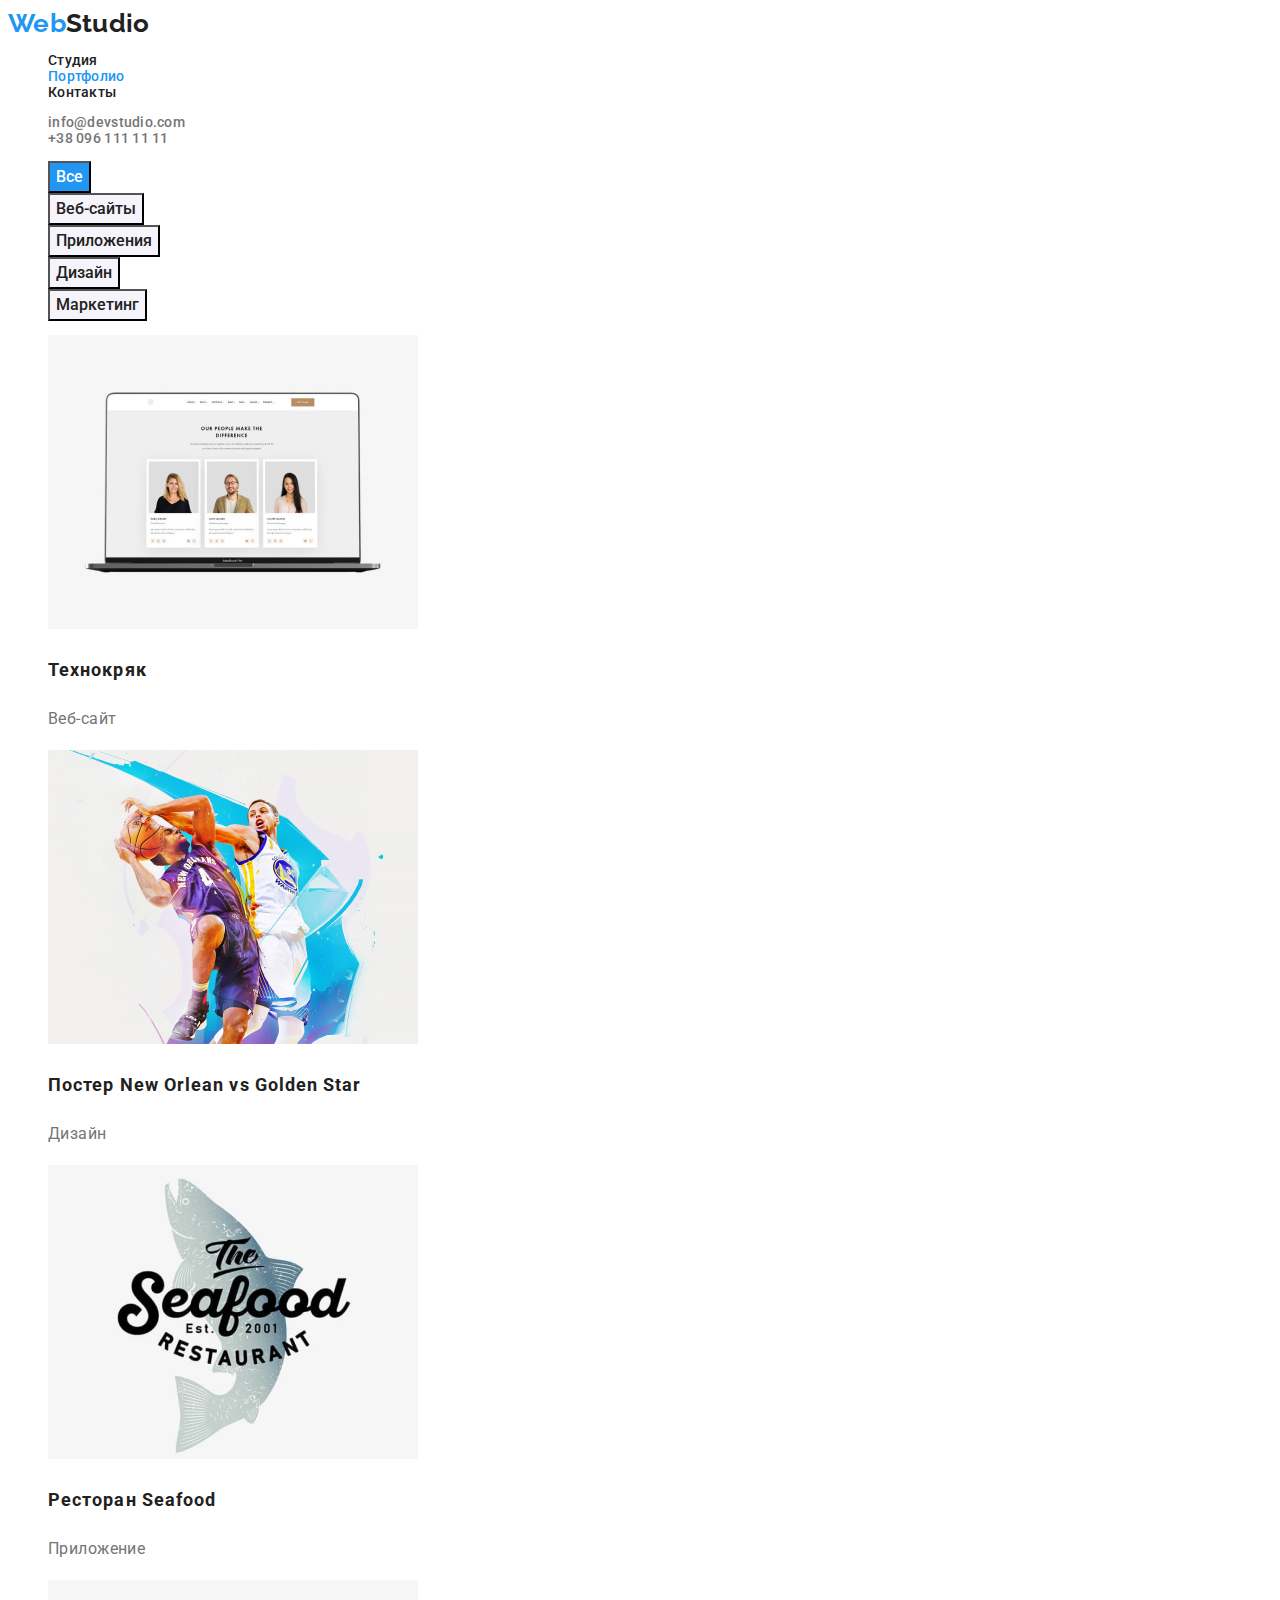
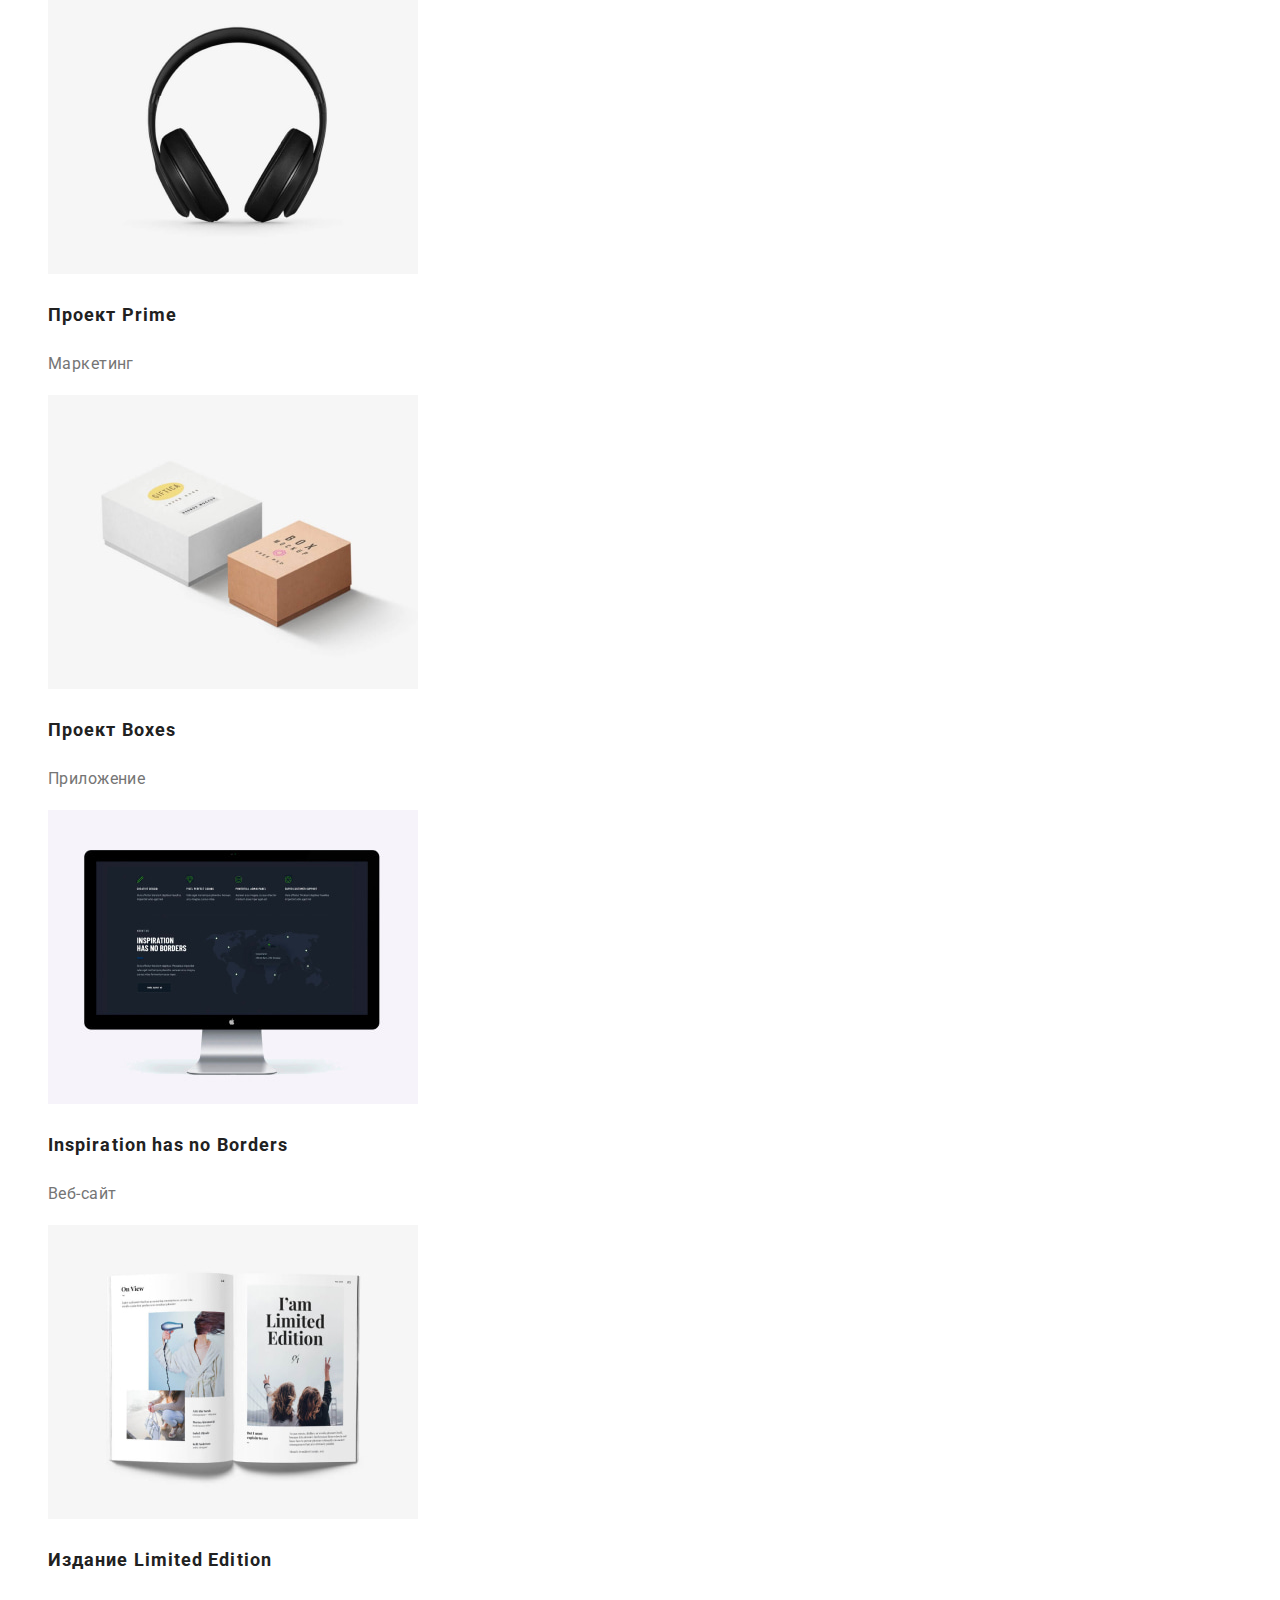
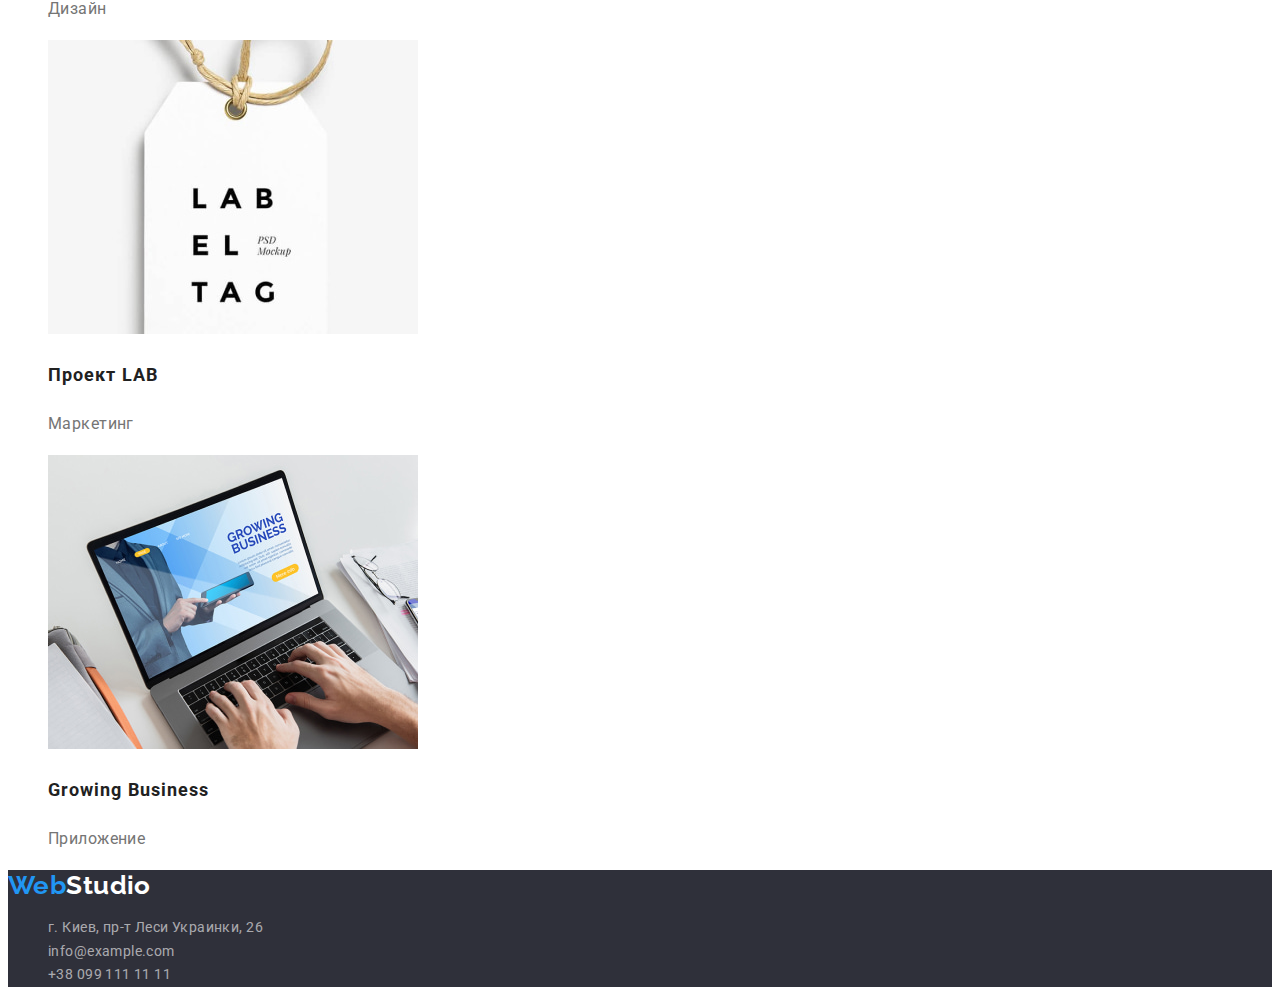
==== portfolio.html @ 05a2e97f "Initial commit" ====
<!DOCTYPE html>
<html lang="ru">
  <head>
    <meta charset="UTF-8" />
    <meta http-equiv="X-UA-Compatible" content="IE=edge" />
    <meta name="viewport" content="width=device-width, initial-scale=1.0" />
    <!-- <link rel="preconnect" href="https://fonts.googleapis.com" />
    <link rel="preconnect" href="https://fonts.gstatic.com" crossorigin /> -->
    <link
      href="https://fonts.googleapis.com/css2?family=Raleway:wght@700&family=Roboto:wght@400;500;700;900&display=swap"
      rel="stylesheet"
    />
    <link rel="stylesheet" href="./css/style.css" />
    <title>Document</title>
  </head>
  <body>
    <header class="header">
      <nav>
        <a class="logo" href="./index.html">Web<span class="logo-black">Studio</span></a>
        <ul class="site-nav list">
          <li><a class="link" href="./index.html">Студия</a></li>
          <li><a class="link active" href="./portfolio.html">Портфолио</a></li>
          <li><a class="link" href="#">Контакты</a></li>
        </ul>
      </nav>
      <ul class="site-contact list">
        <li>
          <a class="link" href="mailto:info@devstudio.com">info@devstudio.com</a>
        </li>
        <li>
          <a class="link" href="tel:+380961111111">+38 096 111 11 11</a>
        </li>
      </ul>
    </header>
    <main>
      <section class="site-allwork">
        <!-- Невыдимый заголовок этой секции -->
        <h1 hidden class="title">Все нааши работы</h1>
        <ul class="list">
          <li><button class="filter-button-prm" type="button">Все</button></li>
          <li>
            <button class="filter-button-sec" type="button">Веб-сайты</button>
          </li>
          <li>
            <button class="filter-button-sec" type="button">Приложения</button>
          </li>
          <li><button class="filter-button-sec" type="button">Дизайн</button></li>
          <li>
            <button class="filter-button-sec" type="button">Маркетинг</button>
          </li>
        </ul>
        <ul class="list">
          <li>
            <a class="link" href="#">
              <img src="./images/portfolio/portf_1.jpg" width="370" alt="Технокряк" />
              <h2 class="site-project-title">Технокряк</h2>
              <p class="site-project-text">Веб-сайт</p>
            </a>
          </li>
          <li>
            <a class="link" href="#">
              <img
                src="./images/portfolio/portf_2.jpg"
                width="370"
                alt="Постер New Orlean vs Golden Star"
              />
              <h2 class="site-project-title">Постер New Orlean vs Golden Star</h2>
              <p class="site-project-text">Дизайн</p>
            </a>
          </li>
          <li>
            <a class="link" href="#">
              <img src="./images/portfolio/portf_3.jpg" width="370" alt="Ресторан Seafood" />
              <h2 class="site-project-title">Ресторан Seafood</h2>
              <p class="site-project-text">Приложение</p>
            </a>
          </li>
          <li>
            <a class="link" href="#">
              <img src="./images/portfolio/portf_4.jpg" width="370" alt="Проект Prime" />
              <h2 class="site-project-title">Проект Prime</h2>
              <p class="site-project-text">Маркетинг</p>
            </a>
          </li>
          <li>
            <a class="link" href="#">
              <img src="./images/portfolio/portf_5.jpg" width="370" alt="Проект Boxes" />
              <h2 class="site-project-title">Проект Boxes</h2>
              <p class="site-project-text">Приложение</p>
            </a>
          </li>
          <li>
            <a class="link" href="#">
              <img
                src="./images/portfolio/portf_6.jpg"
                width="370"
                alt="Inspiration has no Borders"
              />
              <h2 class="site-project-title">Inspiration has no Borders</h2>
              <p class="site-project-text">Веб-сайт</p>
            </a>
          </li>
          <li>
            <a class="link" href="#">
              <img src="./images/portfolio/portf_7.jpg" width="370" alt="Издание Limited Edition" />
              <h2 class="site-project-title">Издание Limited Edition</h2>
              <p class="site-project-text">Дизайн</p>
            </a>
          </li>
          <li>
            <a class="link" href="#">
              <img src="./images/portfolio/portf_8.jpg" width="370" alt="Проект LAB" />
              <h2 class="site-project-title">Проект LAB</h2>
              <p class="site-project-text">Маркетинг</p>
            </a>
          </li>
          <li>
            <a class="link" href="#">
              <img src="./images/portfolio/portf_9.jpg" width="370" alt="Growing Business" />
              <h2 class="site-project-title">Growing Business</h2>
              <p class="site-project-text">Приложение</p>
            </a>
          </li>
        </ul>
      </section>
    </main>
    <footer class="site-footer">
      <a class="logo" href="#">Web<span class="logo-white">Studio</span></a>
      <address class="footer-contact">
        <ul class="list">
          <li>
            <a
              class="footer-contact-link link"
              href="https://goo.gl/maps/ytw7tUdtrMJyWJkt6"
              target="_blank"
              rel="noreferrer noopener"
              >г. Киев, пр-т Леси Украинки, 26</a
            >
          </li>
          <li>
            <a class="footer-contact-link link" href="mailto:info@example.com">info@example.com</a>
          </li>
          <li>
            <a class="footer-contact-link link" href="tel:+380991111111">+38 099 111 11 11</a>
          </li>
        </ul>
      </address>
    </footer>
  </body>
</html>
---- css/style.css ----
/* 
bg-color-primary #2196F3 - голубой цвет фона
bg-color-secondary #F5F4FA  - серый цвет фона
text-color-primary #757575  - основной цвет фона
text-color-secondary #212121 - название кнопок и заголовков
text-color-activ #2196F3 - активный текст
 */

/* Стили ко всему документу */
:root {
  --bg-all-documents: #ffffff;
  --bg-color-primary: #2196f3;
  --bg-color-secondary: #f5f4fa;
  --text-color-btn-primary: #ffffff;
  --text-color-btn-secondary: #212121;
  --text-color-primary: #757575;
  --text-color-secondary: #212121;
  --text-color-active: #2196f3;
  --black-color: #212121;
  --white-color: #ffffff;
  
}

/* Загальні стилі для всього документа */
body{
  color: var(--text-color-primary);
  font-family: "Roboto", sans-serif;
  letter-spacing: 0.03em;
  font-size: 14px;
  line-height: 1.71;
}
.list{
  list-style-type: none;
}
.link{
  text-decoration: none;
  color: currentColor;
}
.section-title{
  color: var(--text-color-secondary);
  font-weight: 700;
  font-size: 36px;
  line-height: 1.17;
  text-align: center;
}

.section-subtitle{
  font-size: 14px;
  color: var(--text-color-secondary);
  font-weight: 700;
  line-height: 1.14;
  text-transform: uppercase;
}

/* END Загальні стилі для всього документа */

/* Стилі для логотипа */
.logo{
  color: var(--text-color-active);
  text-decoration: none;
  font-family: "Raleway", sans-serif;
  font-weight: 700;
  font-size: 26px;
  line-height: 1.19;
}
.logo-black{
  color: var(--black-color);
}
/* END Стилі для логотипа*/



/* Стилі nav */
.header{
  font-weight: 500;
  line-height: 1.14;
  letter-spacing: 0.02em;
}

.site-nav .link{
  color: var(--text-color-secondary);
}

.site-nav .link:hover,
.site-nav .link:focus {
  color: var(--text-color-active);
}
.site-nav .link.active {
  color: var(--text-color-active);
}
.site-contact .link:hover,
.site-contact .link:focus {
  color: var(--text-color-active);
}
/* END Стилі nav  */

/* Section baner */
.banner{
  background-color: #2f303a;
}
.banner .title {
  color: #ffffff;
  font-weight: 900;
  font-size: 44px;
  line-height: 1.36;
  text-align: center;
  letter-spacing: 0.06em;
  text-transform: uppercase;
}

.banner .btn {
  font-weight: 700;
  font-size: 16px;
  line-height: 1.88;
  text-align: center;
  font-family: inherit;
  cursor: pointer;
  letter-spacing: 0.06em;
  background-color: var(--bg-color-primary);
  color: var(--text-color-btn-primary);
}
/* END section baner */

/* Section our comand */
.site-command {
  text-align: center;
}
.site-command .comand-name{
  color: var(--text-color-btn-secondary);
  font-weight: 500;
  line-height: 1.18;
  font-size: 16px;
}

.site-command .text{
  font-size: 16px;
  line-height: 1.19;
}


/* =====================PORTFOLIO====================== */
/* Button */
.filter-button-prm {
  font-weight: 500;
  font-size: 16px;
  line-height: 1.63;
  text-align: center;
  font-family: inherit;
  cursor: pointer;
  background-color: var(--bg-color-primary);
  color: var(--text-color-btn-primary);
}

.filter-button-sec{
  font-weight: 500;
  font-size: 16px;
  line-height: 1.63;
  text-align: center;
  font-family: inherit;
  cursor: pointer;
  background-color: var(--bg-color-secondary);
  color: var(--text-color-btn-secondary);
}

.filter-button-sec:hover,
.filter-button-sec:focus {
  background-color: var(--bg-color-primary);
  color: var(--text-color-btn-primary);
}

/* Section project on PORTFOLIO */

.site-project-title {
  color: var(--text-color-secondary);
  font-weight: 700;
  font-size: 18px;
  line-height: 2;
  letter-spacing: 0.06em;
}

.site-project-text {
  font-size: 16px;
  line-height: 1.88;
}

/* footer */
.site-footer {
  background-color: #2f303a;
}

.logo-white {
  color: var(--white-color);
}

.footer-contact{
  font-style: inherit;
}

.footer-contact-link {
  color: rgb(255, 255, 255, 0.6);
  font-style: normal;
}

.footer-contact-link:hover, .footer-contact-link:focus{
  color: #ffffff;
}
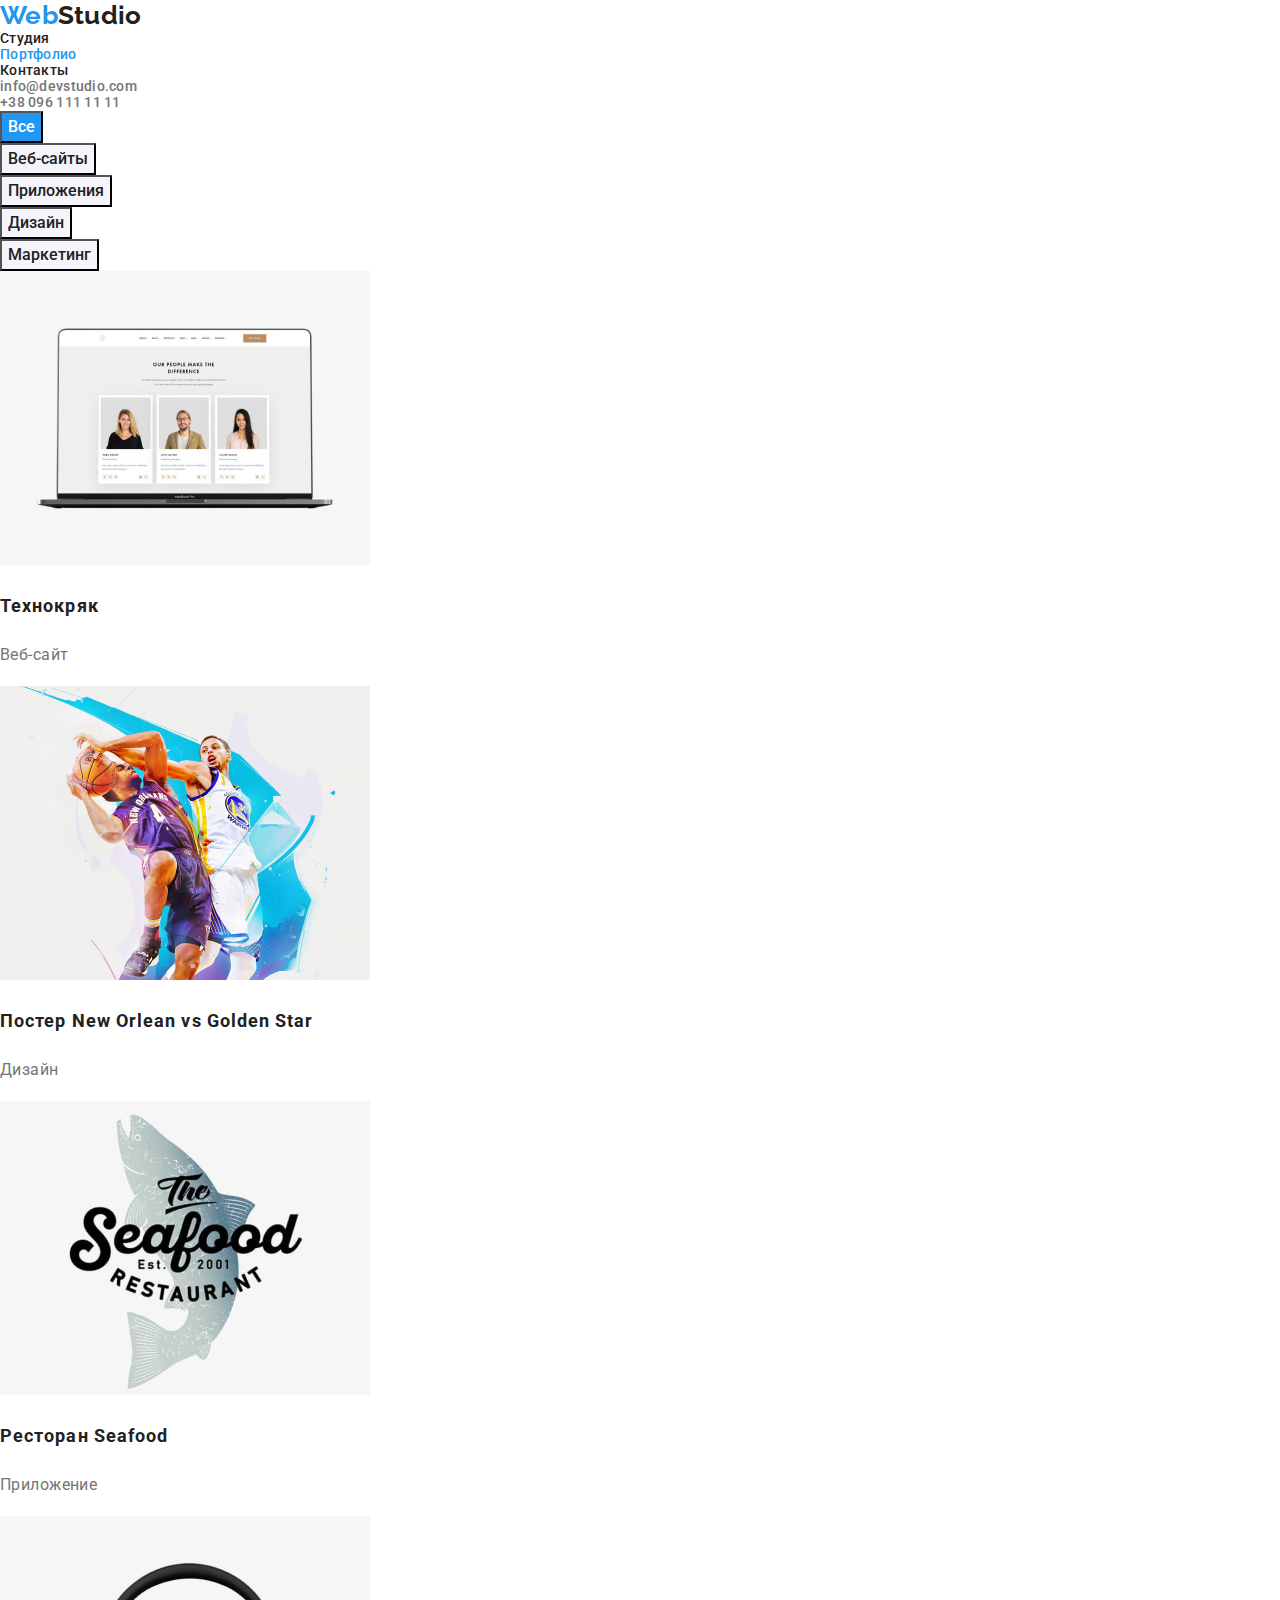
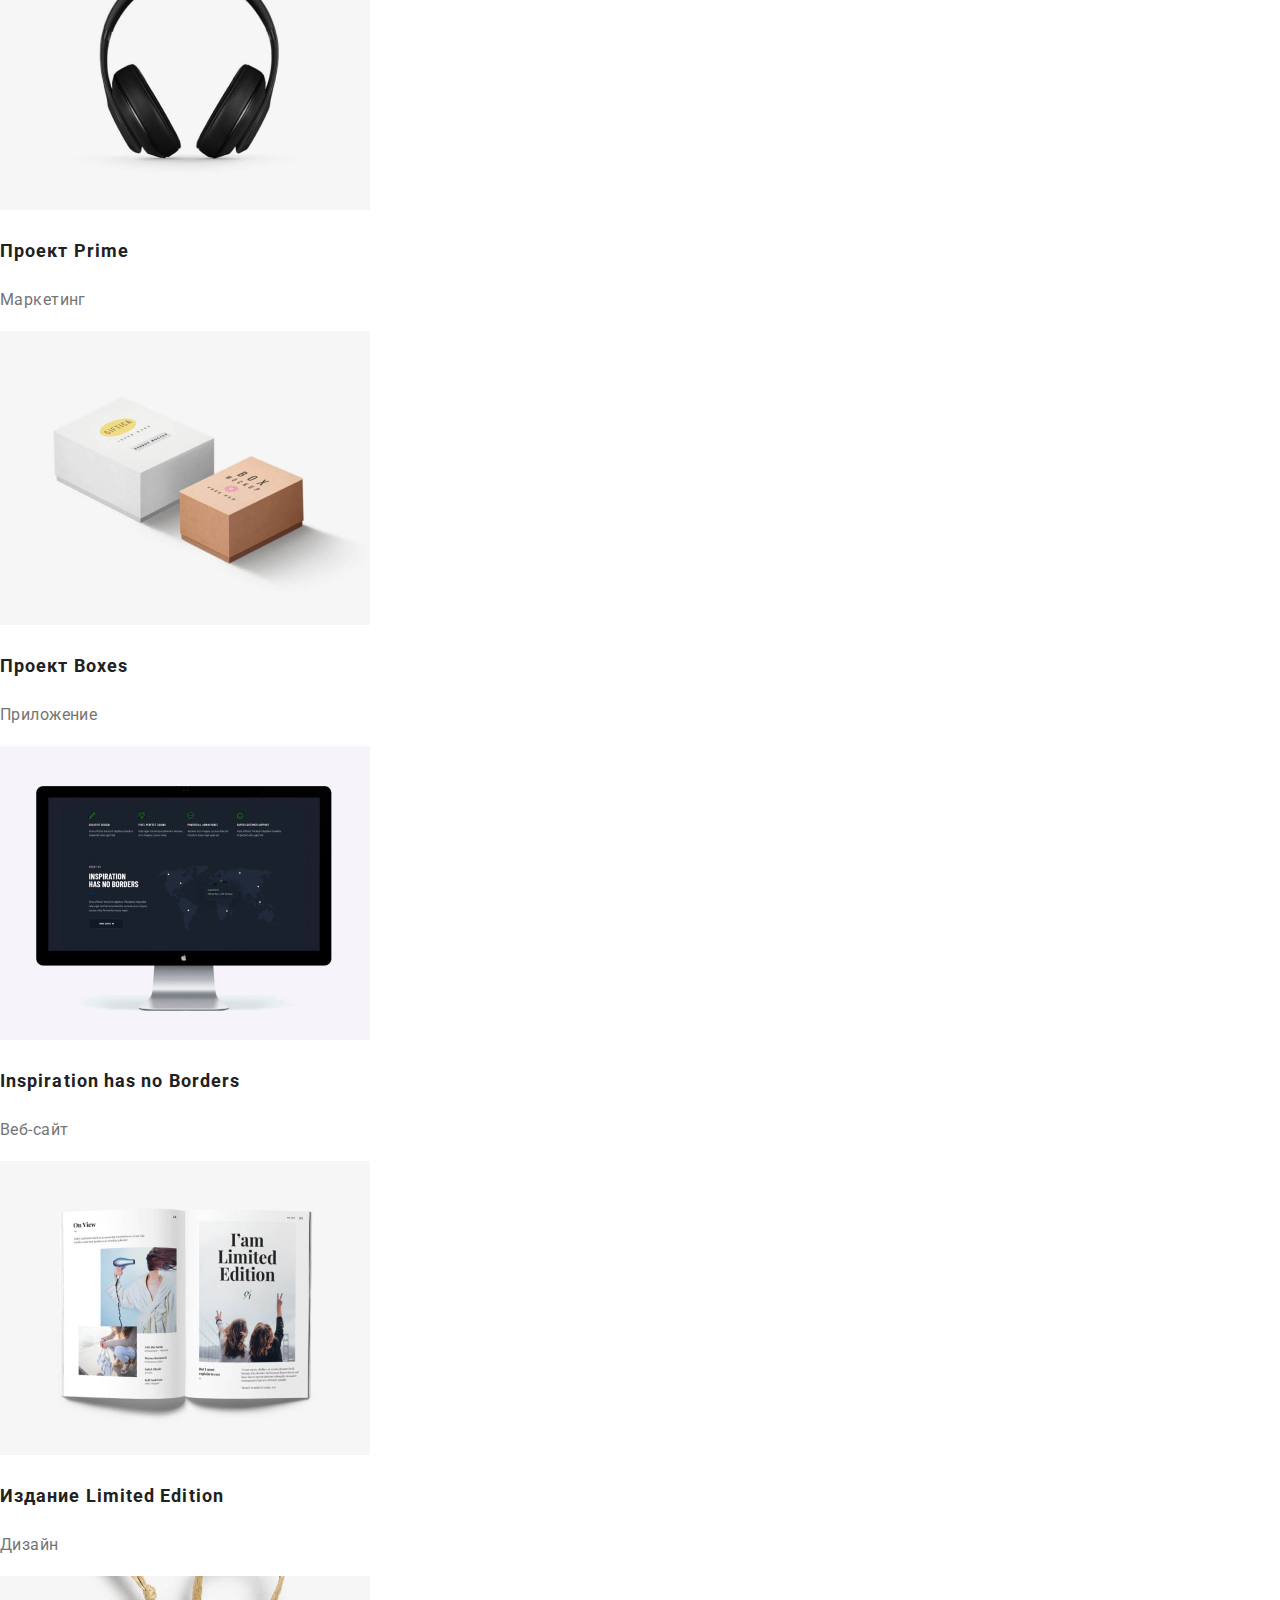
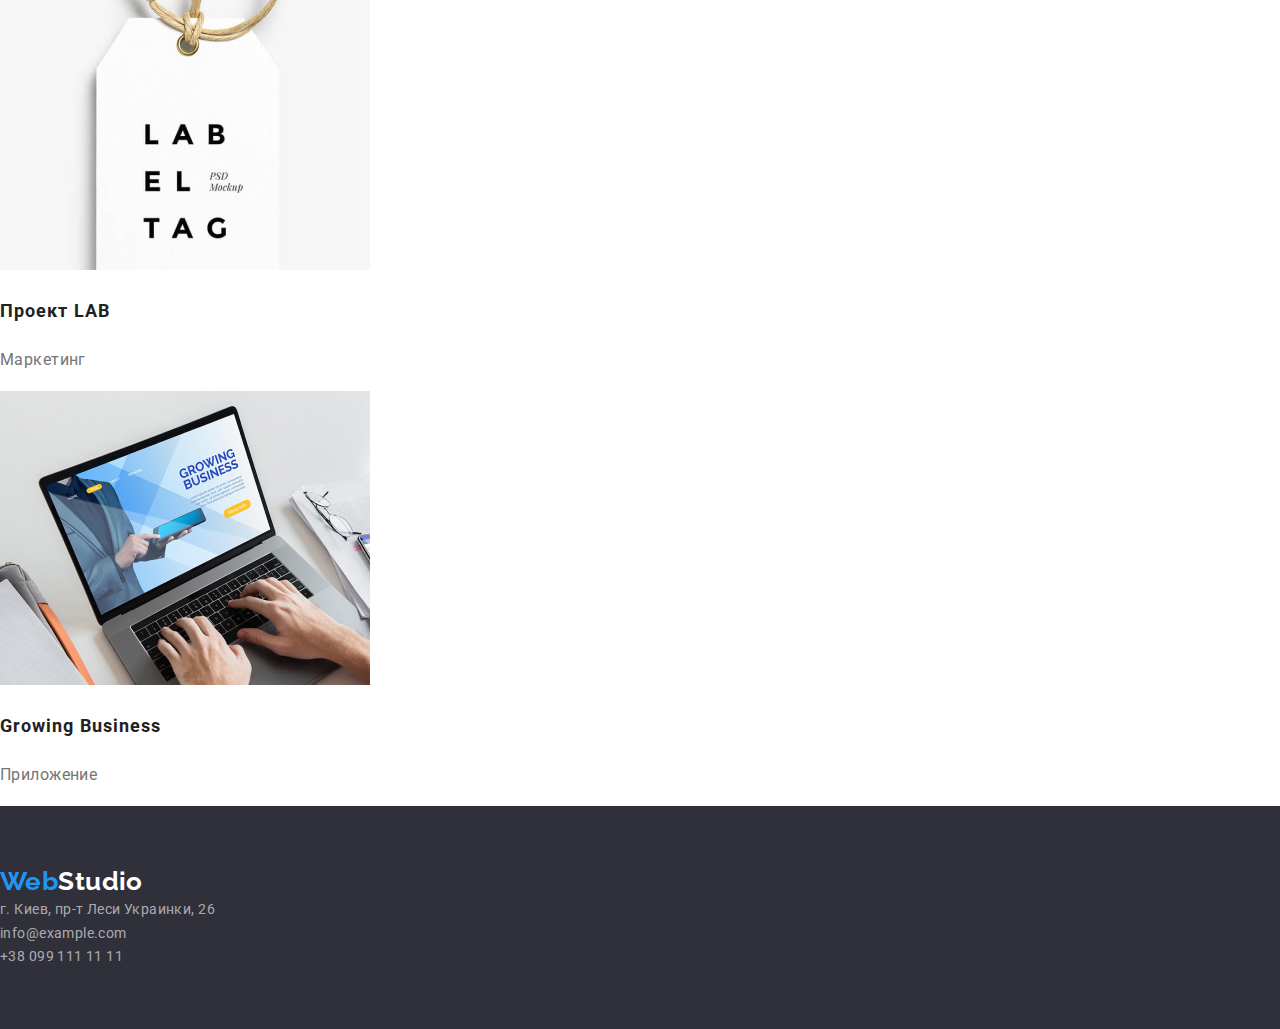
==== commit 1e4e3ebb: "work_04_july" ====
--- a/portfolio.html
+++ b/portfolio.html
@@ -10,7 +10,11 @@
       href="https://fonts.googleapis.com/css2?family=Raleway:wght@700&family=Roboto:wght@400;500;700;900&display=swap"
       rel="stylesheet"
     />
-    <link rel="stylesheet" href="./css/style.css" />
+    <link
+      rel="stylesheet"
+      href="https://cdnjs.cloudflare.com/ajax/libs/modern-normalize/1.1.0/modern-normalize.min.css"
+    />
+    <link rel="stylesheet" href="./css/styles.css" />
     <title>Document</title>
   </head>
   <body>
--- a/css/styles.css
+++ b/css/styles.css
@@ -0,0 +1,241 @@
+/* 
+bg-color-primary #2196F3 - голубой цвет фона
+bg-color-secondary #F5F4FA  - серый цвет фона
+text-color-primary #757575  - основной цвет фона
+text-color-secondary #212121 - название кнопок и заголовков
+text-color-activ #2196F3 - активный текст
+ */
+
+/* Стили ко всему документу */
+:root {
+  --bg-color-primary: #2196f3;
+  --bg-color-secondary: #f5f4fa;
+  --text-color-btn-primary: #ffffff;
+  --text-color-btn-secondary: #212121;
+  --text-color-primary: #757575;
+  --text-color-secondary: #212121;
+  --text-color-active: #2196f3;
+  --black-color: #212121;
+  --white-color: #ffffff;
+  
+}
+
+/* Загальні стилі для всього документа */
+html{
+  box-sizing: border-box;
+}
+body{
+  color: var(--text-color-primary);
+  font-family: "Roboto", sans-serif;
+  letter-spacing: 0.03em;
+  font-size: 14px;
+  line-height: 1.71;
+}
+.container{
+  width: 1200px;
+  padding: 0 15px;
+}
+.list{
+  margin: 0px;
+  padding: 0px;
+  list-style-type: none;
+}
+.link{
+  text-decoration: none;
+  color: currentColor;
+}
+.section{
+  padding: 94px 0px;
+}
+.section-title{
+  margin-top: 0px;
+  margin-bottom: 50px;
+  color: var(--text-color-secondary);
+  font-weight: 700;
+  font-size: 36px;
+  line-height: 1.17;
+  text-align: center;
+}
+
+
+
+/* END Загальні стилі для всього документа */
+
+/* Стилі для логотипа */
+.logo{
+  color: var(--text-color-active);
+  text-decoration: none;
+  font-family: "Raleway", sans-serif;
+  font-weight: 700;
+  font-size: 26px;
+  line-height: 1.19;
+}
+.logo-black{
+  color: var(--black-color);
+}
+/* END Стилі для логотипа*/
+
+
+
+/* Стилі nav */
+.header{
+  font-weight: 500;
+  line-height: 1.14;
+  letter-spacing: 0.02em;
+}
+
+.site-nav .link{
+  color: var(--text-color-secondary);
+}
+
+.site-nav .link:hover,
+.site-nav .link:focus {
+  color: var(--text-color-active);
+}
+.site-nav .link.active {
+  color: var(--text-color-active);
+}
+.site-contact .link:hover,
+.site-contact .link:focus {
+  color: var(--text-color-active);
+}
+/* END Стилі nav  */
+
+/* Section baner */
+.banner{
+  background-color: #2f303a;
+  text-align: center;
+}
+.banner .title {
+  margin-top: 0px;
+  margin-bottom: 40px;
+  color: #ffffff;
+  font-weight: 900;
+  font-size: 44px;
+  line-height: 1.36;
+  letter-spacing: 0.06em;
+  text-transform: uppercase;
+  
+}
+
+.banner .btn {
+  font-weight: 700;
+  font-size: 16px;
+  line-height: 1.88;
+  font-family: inherit;
+  cursor: pointer;
+  letter-spacing: 0.06em;
+  background-color: var(--bg-color-primary);
+  color: var(--text-color-btn-primary);
+}
+/* END section baner */
+
+/* Section about */
+.site-about{
+  padding-top: 94px;
+}
+.site-about .section-subtitle {
+  margin-top: 0px;
+  margin-bottom: 10px;
+  font-size: 14px;
+  color: var(--text-color-secondary);
+  font-weight: 700;
+  line-height: 1.14;
+  text-transform: uppercase;
+}
+.site-about .text {
+  margin: 0px;
+}
+/* Section about END */
+
+/* Section site-work */
+
+/* Section site-work END*/
+
+/* Section our comand */
+.site-command {
+  text-align: center;
+}
+.site-command .comand-name{
+  color: var(--text-color-btn-secondary);
+  font-weight: 500;
+  line-height: 1.18;
+  font-size: 16px;
+}
+
+.site-command .text{
+  font-size: 16px;
+  line-height: 1.19;
+}
+
+
+/* =====================PORTFOLIO====================== */
+/* Button */
+.filter-button-prm {
+  font-weight: 500;
+  font-size: 16px;
+  line-height: 1.63;
+  text-align: center;
+  font-family: inherit;
+  cursor: pointer;
+  background-color: var(--bg-color-primary);
+  color: var(--text-color-btn-primary);
+}
+
+.filter-button-sec{
+  font-weight: 500;
+  font-size: 16px;
+  line-height: 1.63;
+  text-align: center;
+  font-family: inherit;
+  cursor: pointer;
+  background-color: var(--bg-color-secondary);
+  color: var(--text-color-btn-secondary);
+}
+
+.filter-button-sec:hover,
+.filter-button-sec:focus {
+  background-color: var(--bg-color-primary);
+  color: var(--text-color-btn-primary);
+}
+
+/* Section project on PORTFOLIO */
+
+.site-project-title {
+  color: var(--text-color-secondary);
+  font-weight: 700;
+  font-size: 18px;
+  line-height: 2;
+  letter-spacing: 0.06em;
+}
+
+.site-project-text {
+  font-size: 16px;
+  line-height: 1.88;
+}
+
+/* footer */
+.site-footer {
+  padding: 60px 0px;
+  background-color: #2f303a;
+}
+
+.logo-white {
+  color: var(--white-color);
+}
+
+.footer-contact{
+  font-style: inherit;
+}
+
+.footer-contact-link {
+  color: rgb(255, 255, 255, 0.6);
+  font-style: normal;
+}
+
+.footer-contact-link:hover, .footer-contact-link:focus{
+  color: #ffffff;
+}
+
+
+
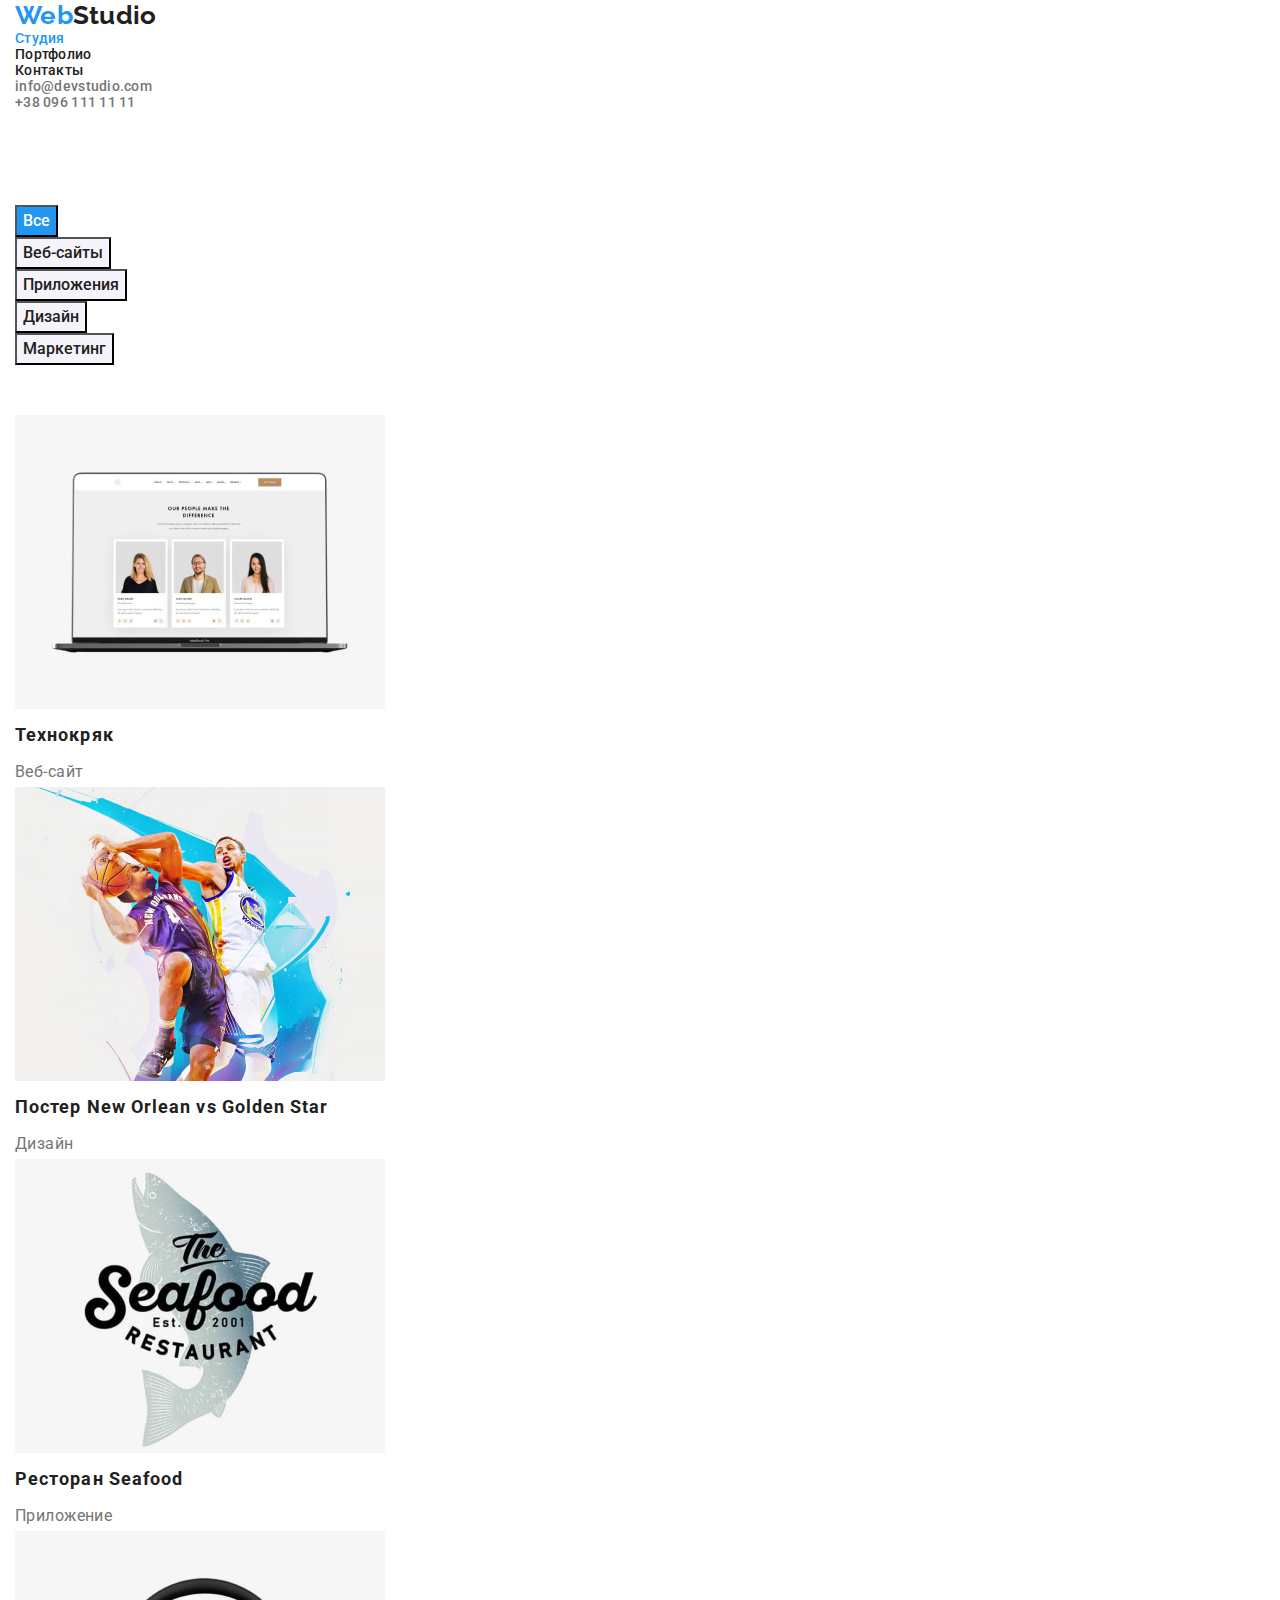
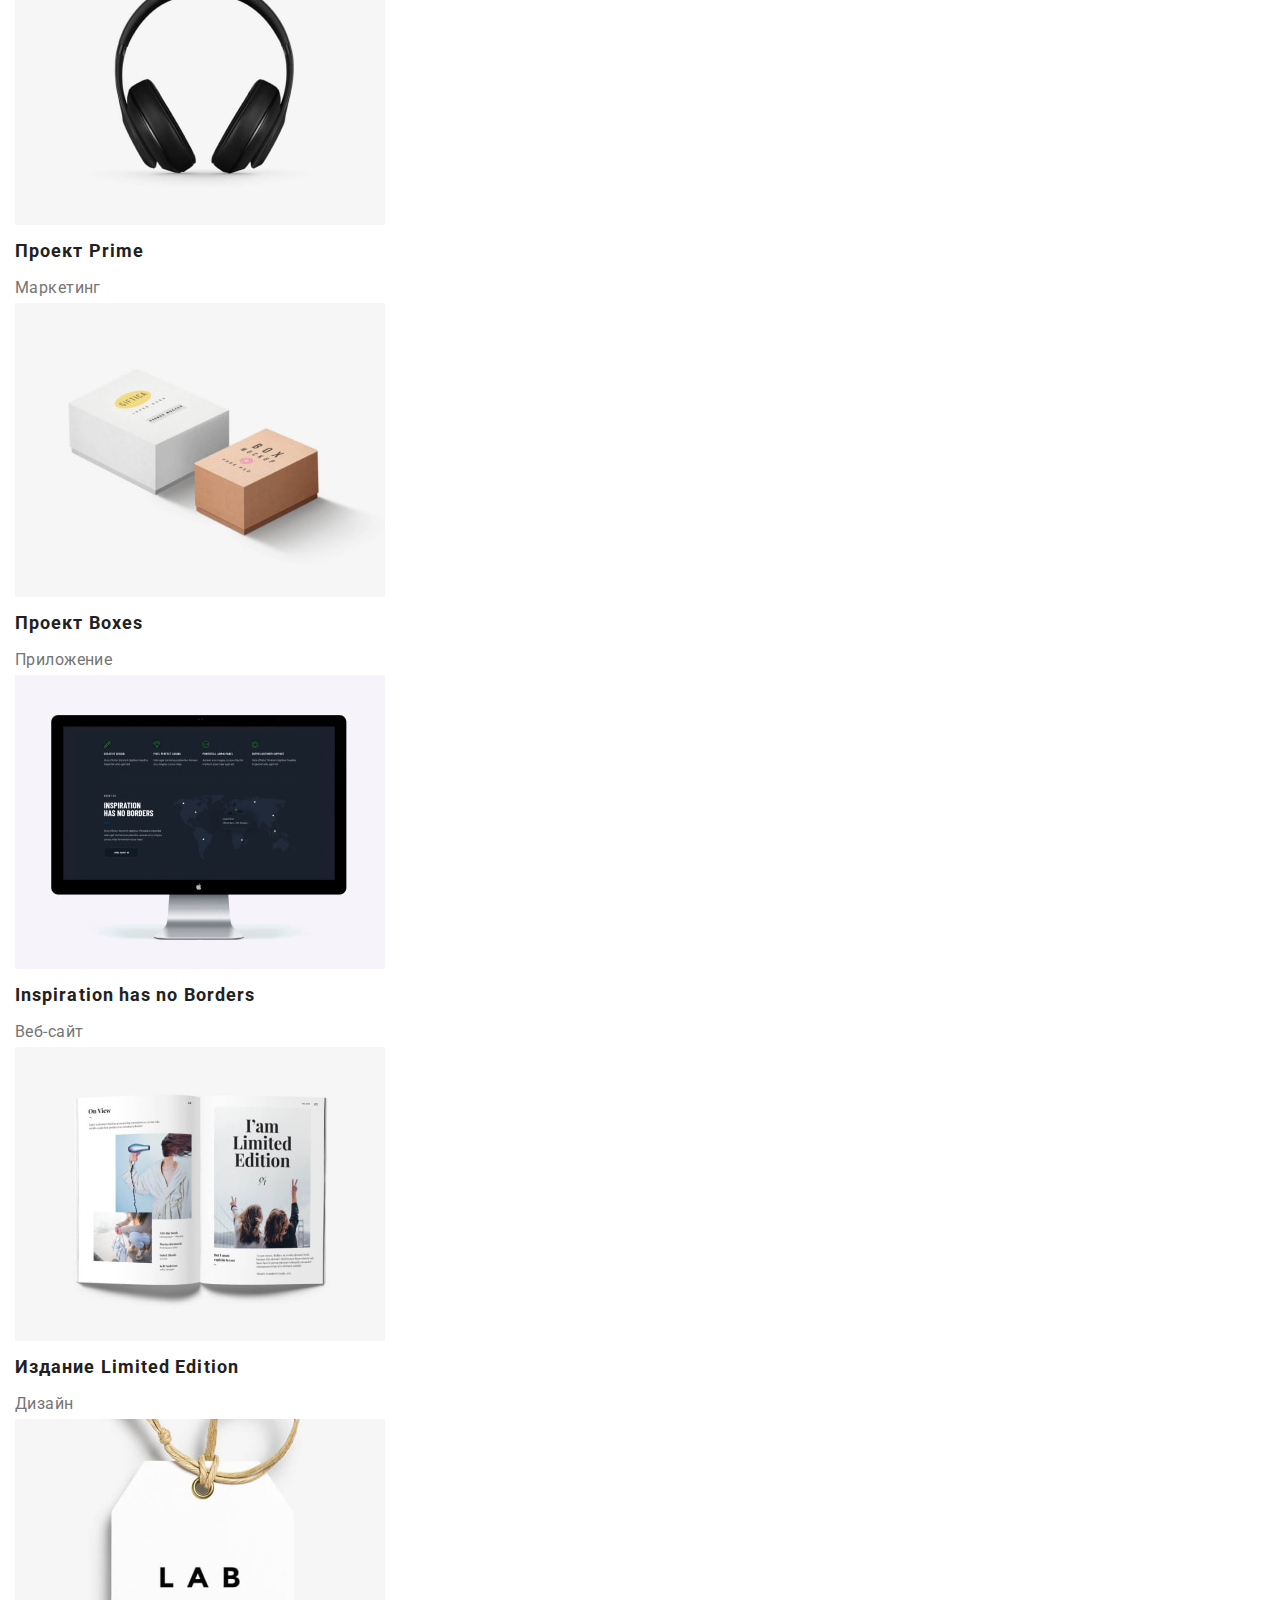
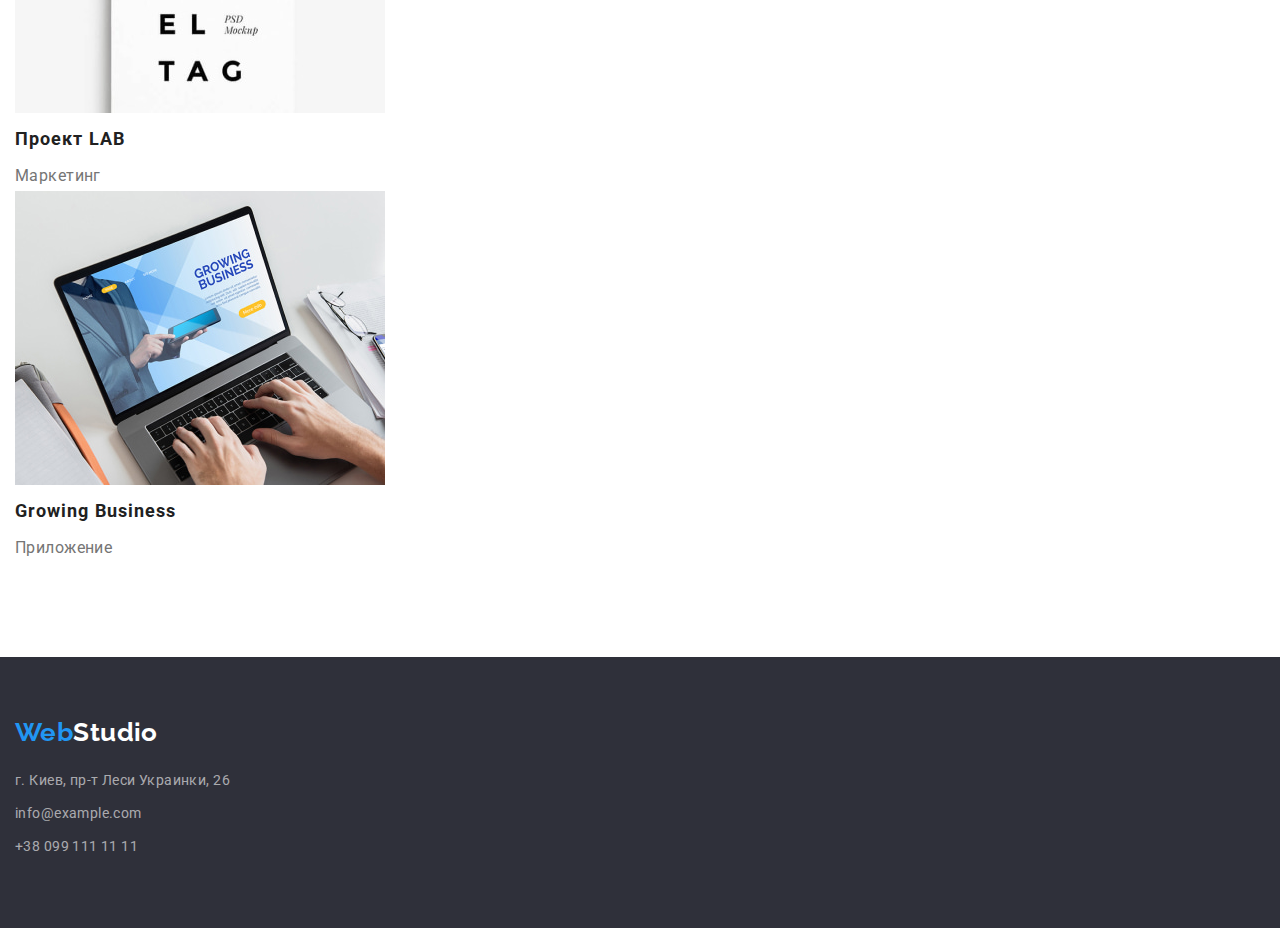
==== commit 611febce: "change_05_07" ====
--- a/portfolio.html
+++ b/portfolio.html
@@ -19,136 +19,152 @@
   </head>
   <body>
     <header class="header">
-      <nav>
-        <a class="logo" href="./index.html">Web<span class="logo-black">Studio</span></a>
-        <ul class="site-nav list">
-          <li><a class="link" href="./index.html">Студия</a></li>
-          <li><a class="link active" href="./portfolio.html">Портфолио</a></li>
-          <li><a class="link" href="#">Контакты</a></li>
+      <div class="container">
+        <nav>
+          <a class="logo" href="./index.html">Web<span class="logo-black">Studio</span></a>
+          <ul class="site-nav list">
+            <li><a class="link active" href="./index.html">Студия</a></li>
+            <li><a class="link" href="./portfolio.html">Портфолио</a></li>
+            <li><a class="link" href="#">Контакты</a></li>
+          </ul>
+        </nav>
+        <ul class="site-contact list">
+          <li>
+            <a class="link" href="mailto:info@devstudio.com">info@devstudio.com</a>
+          </li>
+          <li>
+            <a class="link" href="tel:+380961111111">+38 096 111 11 11</a>
+          </li>
         </ul>
-      </nav>
-      <ul class="site-contact list">
-        <li>
-          <a class="link" href="mailto:info@devstudio.com">info@devstudio.com</a>
-        </li>
-        <li>
-          <a class="link" href="tel:+380961111111">+38 096 111 11 11</a>
-        </li>
-      </ul>
+      </div>
     </header>
     <main>
-      <section class="site-allwork">
-        <!-- Невыдимый заголовок этой секции -->
-        <h1 hidden class="title">Все нааши работы</h1>
-        <ul class="list">
-          <li><button class="filter-button-prm" type="button">Все</button></li>
-          <li>
-            <button class="filter-button-sec" type="button">Веб-сайты</button>
-          </li>
-          <li>
-            <button class="filter-button-sec" type="button">Приложения</button>
-          </li>
-          <li><button class="filter-button-sec" type="button">Дизайн</button></li>
-          <li>
-            <button class="filter-button-sec" type="button">Маркетинг</button>
-          </li>
-        </ul>
-        <ul class="list">
-          <li>
-            <a class="link" href="#">
-              <img src="./images/portfolio/portf_1.jpg" width="370" alt="Технокряк" />
-              <h2 class="site-project-title">Технокряк</h2>
-              <p class="site-project-text">Веб-сайт</p>
-            </a>
-          </li>
-          <li>
-            <a class="link" href="#">
-              <img
-                src="./images/portfolio/portf_2.jpg"
-                width="370"
-                alt="Постер New Orlean vs Golden Star"
-              />
-              <h2 class="site-project-title">Постер New Orlean vs Golden Star</h2>
-              <p class="site-project-text">Дизайн</p>
-            </a>
-          </li>
-          <li>
-            <a class="link" href="#">
-              <img src="./images/portfolio/portf_3.jpg" width="370" alt="Ресторан Seafood" />
-              <h2 class="site-project-title">Ресторан Seafood</h2>
-              <p class="site-project-text">Приложение</p>
-            </a>
-          </li>
-          <li>
-            <a class="link" href="#">
-              <img src="./images/portfolio/portf_4.jpg" width="370" alt="Проект Prime" />
-              <h2 class="site-project-title">Проект Prime</h2>
-              <p class="site-project-text">Маркетинг</p>
-            </a>
-          </li>
-          <li>
-            <a class="link" href="#">
-              <img src="./images/portfolio/portf_5.jpg" width="370" alt="Проект Boxes" />
-              <h2 class="site-project-title">Проект Boxes</h2>
-              <p class="site-project-text">Приложение</p>
-            </a>
-          </li>
-          <li>
-            <a class="link" href="#">
-              <img
-                src="./images/portfolio/portf_6.jpg"
-                width="370"
-                alt="Inspiration has no Borders"
-              />
-              <h2 class="site-project-title">Inspiration has no Borders</h2>
-              <p class="site-project-text">Веб-сайт</p>
-            </a>
-          </li>
-          <li>
-            <a class="link" href="#">
-              <img src="./images/portfolio/portf_7.jpg" width="370" alt="Издание Limited Edition" />
-              <h2 class="site-project-title">Издание Limited Edition</h2>
-              <p class="site-project-text">Дизайн</p>
-            </a>
-          </li>
-          <li>
-            <a class="link" href="#">
-              <img src="./images/portfolio/portf_8.jpg" width="370" alt="Проект LAB" />
-              <h2 class="site-project-title">Проект LAB</h2>
-              <p class="site-project-text">Маркетинг</p>
-            </a>
-          </li>
-          <li>
-            <a class="link" href="#">
-              <img src="./images/portfolio/portf_9.jpg" width="370" alt="Growing Business" />
-              <h2 class="site-project-title">Growing Business</h2>
-              <p class="site-project-text">Приложение</p>
-            </a>
-          </li>
-        </ul>
+      <section class="section site-allwork">
+        <div class="container">
+          <!-- Невыдимый заголовок этой секции -->
+          <h1 hidden class="title">Все нааши работы</h1>
+          <ul class="list filter-menu">
+            <li><button class="filter-button-prm" type="button">Все</button></li>
+            <li>
+              <button class="filter-button-sec" type="button">Веб-сайты</button>
+            </li>
+            <li>
+              <button class="filter-button-sec" type="button">Приложения</button>
+            </li>
+            <li><button class="filter-button-sec" type="button">Дизайн</button></li>
+            <li>
+              <button class="filter-button-sec" type="button">Маркетинг</button>
+            </li>
+          </ul>
+          <ul class="list">
+            <li>
+              <a class="link" href="#">
+                <img src="./images/portfolio/portf_1.jpg" width="370" alt="Технокряк" />
+                <!-- <div class="site-project">
+                  <h2 class="site-project-title">Технокряк</h2>
+                  <p class="site-project-text">Веб-сайт</p>
+                </div> -->
+                <h2 class="site-project-title">Технокряк</h2>
+                <p class="site-project-text">Веб-сайт</p>
+              </a>
+            </li>
+            <li>
+              <a class="link" href="#">
+                <img
+                  src="./images/portfolio/portf_2.jpg"
+                  width="370"
+                  alt="Постер New Orlean vs Golden Star"
+                />
+                <h2 class="site-project-title">Постер New Orlean vs Golden Star</h2>
+                <p class="site-project-text">Дизайн</p>
+              </a>
+            </li>
+            <li>
+              <a class="link" href="#">
+                <img src="./images/portfolio/portf_3.jpg" width="370" alt="Ресторан Seafood" />
+                <h2 class="site-project-title">Ресторан Seafood</h2>
+                <p class="site-project-text">Приложение</p>
+              </a>
+            </li>
+            <li>
+              <a class="link" href="#">
+                <img src="./images/portfolio/portf_4.jpg" width="370" alt="Проект Prime" />
+                <h2 class="site-project-title">Проект Prime</h2>
+                <p class="site-project-text">Маркетинг</p>
+              </a>
+            </li>
+            <li>
+              <a class="link" href="#">
+                <img src="./images/portfolio/portf_5.jpg" width="370" alt="Проект Boxes" />
+                <h2 class="site-project-title">Проект Boxes</h2>
+                <p class="site-project-text">Приложение</p>
+              </a>
+            </li>
+            <li>
+              <a class="link" href="#">
+                <img
+                  src="./images/portfolio/portf_6.jpg"
+                  width="370"
+                  alt="Inspiration has no Borders"
+                />
+                <h2 class="site-project-title">Inspiration has no Borders</h2>
+                <p class="site-project-text">Веб-сайт</p>
+              </a>
+            </li>
+            <li>
+              <a class="link" href="#">
+                <img
+                  src="./images/portfolio/portf_7.jpg"
+                  width="370"
+                  alt="Издание Limited Edition"
+                />
+                <h2 class="site-project-title">Издание Limited Edition</h2>
+                <p class="site-project-text">Дизайн</p>
+              </a>
+            </li>
+            <li>
+              <a class="link" href="#">
+                <img src="./images/portfolio/portf_8.jpg" width="370" alt="Проект LAB" />
+                <h2 class="site-project-title">Проект LAB</h2>
+                <p class="site-project-text">Маркетинг</p>
+              </a>
+            </li>
+            <li>
+              <a class="link" href="#">
+                <img src="./images/portfolio/portf_9.jpg" width="370" alt="Growing Business" />
+                <h2 class="site-project-title">Growing Business</h2>
+                <p class="site-project-text">Приложение</p>
+              </a>
+            </li>
+          </ul>
+        </div>
       </section>
     </main>
     <footer class="site-footer">
-      <a class="logo" href="#">Web<span class="logo-white">Studio</span></a>
-      <address class="footer-contact">
-        <ul class="list">
-          <li>
-            <a
-              class="footer-contact-link link"
-              href="https://goo.gl/maps/ytw7tUdtrMJyWJkt6"
-              target="_blank"
-              rel="noreferrer noopener"
-              >г. Киев, пр-т Леси Украинки, 26</a
-            >
-          </li>
-          <li>
-            <a class="footer-contact-link link" href="mailto:info@example.com">info@example.com</a>
-          </li>
-          <li>
-            <a class="footer-contact-link link" href="tel:+380991111111">+38 099 111 11 11</a>
-          </li>
-        </ul>
-      </address>
+      <div class="container">
+        <a class="logo" href="#">Web<span class="logo-white">Studio</span></a>
+        <address class="footer-contact">
+          <ul class="list">
+            <li class="item">
+              <a
+                class="footer-contact-link link"
+                href="https://goo.gl/maps/ytw7tUdtrMJyWJkt6"
+                target="_blank"
+                rel="noreferrer noopener"
+                >г. Киев, пр-т Леси Украинки, 26</a
+              >
+            </li>
+            <li class="item">
+              <a class="footer-contact-link link" href="mailto:info@example.com"
+                >info@example.com</a
+              >
+            </li>
+            <li class="item">
+              <a class="footer-contact-link link" href="tel:+380991111111">+38 099 111 11 11</a>
+            </li>
+          </ul>
+        </address>
+      </div>
     </footer>
   </body>
 </html>
--- a/css/styles.css
+++ b/css/styles.css
@@ -31,13 +31,15 @@
   font-size: 14px;
   line-height: 1.71;
 }
+h1, h2, h3, h4, h5, h6, p, ul {
+  margin: 0px;
+  padding: 0px;
+}
 .container{
   width: 1200px;
   padding: 0 15px;
 }
 .list{
-  margin: 0px;
-  padding: 0px;
   list-style-type: none;
 }
 .link{
@@ -103,6 +105,7 @@
 
 /* Section baner */
 .banner{
+  padding: 200px 0px;
   background-color: #2f303a;
   text-align: center;
 }
@@ -132,7 +135,7 @@
 
 /* Section about */
 .site-about{
-  padding-top: 94px;
+  padding-bottom: 0px;
 }
 .site-about .section-subtitle {
   margin-top: 0px;
@@ -156,14 +159,18 @@
 .site-command {
   text-align: center;
 }
+
 .site-command .comand-name{
+  margin-top: 30px;
   color: var(--text-color-btn-secondary);
   font-weight: 500;
   line-height: 1.18;
   font-size: 16px;
+  
 }
 
 .site-command .text{
+  margin-top: 10px;
   font-size: 16px;
   line-height: 1.19;
 }
@@ -171,6 +178,9 @@
 
 /* =====================PORTFOLIO====================== */
 /* Button */
+.filter-menu {
+  margin-bottom: 50px;
+}
 .filter-button-prm {
   font-weight: 500;
   font-size: 16px;
@@ -200,6 +210,9 @@
 }
 
 /* Section project on PORTFOLIO */
+/* .site-project{
+  padding: 20px 24px;
+} */
 
 .site-project-title {
   color: var(--text-color-secondary);
@@ -210,6 +223,7 @@
 }
 
 .site-project-text {
+  margin-top: 4px;
   font-size: 16px;
   line-height: 1.88;
 }
@@ -225,7 +239,11 @@
 }
 
 .footer-contact{
+  margin-top: 20px;
   font-style: inherit;
+}
+.footer-contact .item{
+  margin-bottom: 9px;
 }
 
 .footer-contact-link {
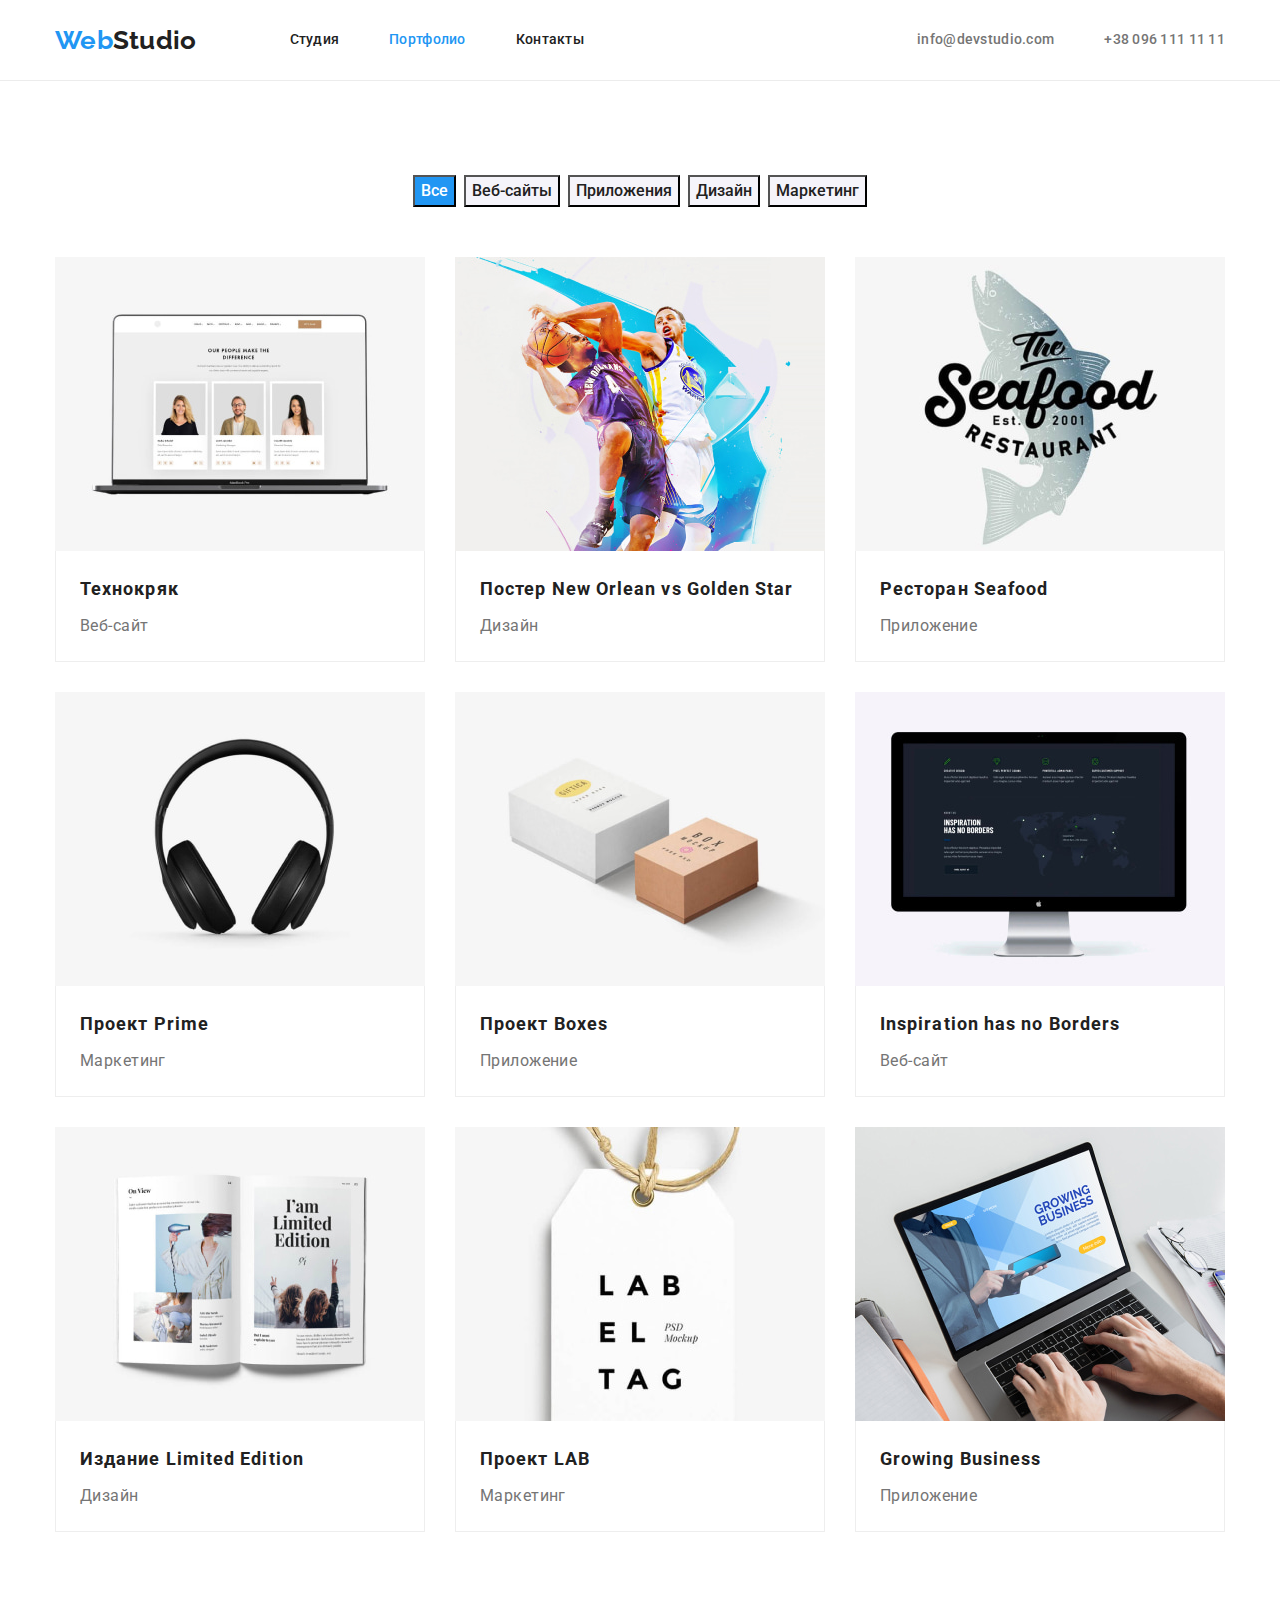
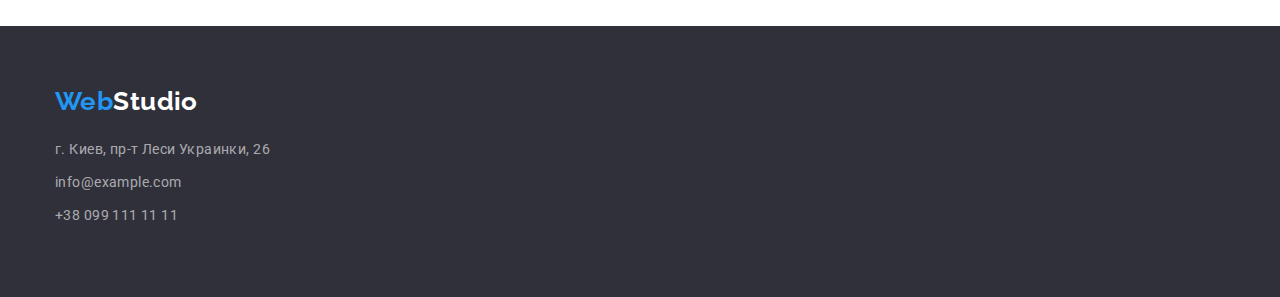
==== commit 3aafa1d9: "new_change_05_07" ====
--- a/portfolio.html
+++ b/portfolio.html
@@ -19,121 +19,166 @@
   </head>
   <body>
     <header class="header">
-      <div class="container">
-        <nav>
-          <a class="logo" href="./index.html">Web<span class="logo-black">Studio</span></a>
-          <ul class="site-nav list">
-            <li><a class="link active" href="./index.html">Студия</a></li>
-            <li><a class="link" href="./portfolio.html">Портфолио</a></li>
-            <li><a class="link" href="#">Контакты</a></li>
-          </ul>
-        </nav>
+      <nav class="container main-nav">
+        <a class="logo" href="./index.html">Web<span class="logo-black">Studio</span></a>
+        <ul class="site-nav list">
+          <li class="item"><a class="link" href="./index.html">Студия</a></li>
+          <li class="item"><a class="link active" href="./portfolio.html">Портфолио</a></li>
+          <li class="item"><a class="link" href="#">Контакты</a></li>
+        </ul>
         <ul class="site-contact list">
-          <li>
+          <li class="item">
             <a class="link" href="mailto:info@devstudio.com">info@devstudio.com</a>
           </li>
-          <li>
+          <li class="item">
             <a class="link" href="tel:+380961111111">+38 096 111 11 11</a>
           </li>
         </ul>
-      </div>
+      </nav>
     </header>
     <main>
       <section class="section site-allwork">
         <div class="container">
           <!-- Невыдимый заголовок этой секции -->
           <h1 hidden class="title">Все нааши работы</h1>
-          <ul class="list filter-menu">
-            <li><button class="filter-button-prm" type="button">Все</button></li>
-            <li>
+          <ul class="filter-menu list">
+            <li class="item"><button class="filter-button-prm" type="button">Все</button></li>
+            <li class="item">
               <button class="filter-button-sec" type="button">Веб-сайты</button>
             </li>
-            <li>
+            <li class="item">
               <button class="filter-button-sec" type="button">Приложения</button>
             </li>
-            <li><button class="filter-button-sec" type="button">Дизайн</button></li>
-            <li>
+            <li class="item"><button class="filter-button-sec" type="button">Дизайн</button></li>
+            <li class="item">
               <button class="filter-button-sec" type="button">Маркетинг</button>
             </li>
           </ul>
-          <ul class="list">
-            <li>
-              <a class="link" href="#">
-                <img src="./images/portfolio/portf_1.jpg" width="370" alt="Технокряк" />
-                <!-- <div class="site-project">
+          <ul class="flex-container list">
+            <li class="item">
+              <a class="link" href="#">
+                <img
+                  class="image"
+                  src="./images/portfolio/portf_1.jpg"
+                  width="370"
+                  alt="Технокряк"
+                />
+                <div class="site-project">
                   <h2 class="site-project-title">Технокряк</h2>
                   <p class="site-project-text">Веб-сайт</p>
-                </div> -->
-                <h2 class="site-project-title">Технокряк</h2>
-                <p class="site-project-text">Веб-сайт</p>
-              </a>
-            </li>
-            <li>
-              <a class="link" href="#">
-                <img
+                </div>
+              </a>
+            </li>
+            <li class="item">
+              <a class="link" href="#">
+                <img
+                  class="image"
                   src="./images/portfolio/portf_2.jpg"
                   width="370"
                   alt="Постер New Orlean vs Golden Star"
                 />
-                <h2 class="site-project-title">Постер New Orlean vs Golden Star</h2>
-                <p class="site-project-text">Дизайн</p>
-              </a>
-            </li>
-            <li>
-              <a class="link" href="#">
-                <img src="./images/portfolio/portf_3.jpg" width="370" alt="Ресторан Seafood" />
-                <h2 class="site-project-title">Ресторан Seafood</h2>
-                <p class="site-project-text">Приложение</p>
-              </a>
-            </li>
-            <li>
-              <a class="link" href="#">
-                <img src="./images/portfolio/portf_4.jpg" width="370" alt="Проект Prime" />
-                <h2 class="site-project-title">Проект Prime</h2>
-                <p class="site-project-text">Маркетинг</p>
-              </a>
-            </li>
-            <li>
-              <a class="link" href="#">
-                <img src="./images/portfolio/portf_5.jpg" width="370" alt="Проект Boxes" />
-                <h2 class="site-project-title">Проект Boxes</h2>
-                <p class="site-project-text">Приложение</p>
-              </a>
-            </li>
-            <li>
-              <a class="link" href="#">
-                <img
+                <div class="site-project">
+                  <h2 class="site-project-title">Постер New Orlean vs Golden Star</h2>
+                  <p class="site-project-text">Дизайн</p>
+                </div>
+              </a>
+            </li>
+            <li class="item">
+              <a class="link" href="#">
+                <img
+                  class="image"
+                  src="./images/portfolio/portf_3.jpg"
+                  width="370"
+                  alt="Ресторан Seafood"
+                />
+                <div class="site-project">
+                  <h2 class="site-project-title">Ресторан Seafood</h2>
+                  <p class="site-project-text">Приложение</p>
+                </div>
+              </a>
+            </li>
+            <li class="item">
+              <a class="link" href="#">
+                <img
+                  class="image"
+                  src="./images/portfolio/portf_4.jpg"
+                  width="370"
+                  alt="Проект Prime"
+                />
+                <div class="site-project">
+                  <h2 class="site-project-title">Проект Prime</h2>
+                  <p class="site-project-text">Маркетинг</p>
+                </div>
+              </a>
+            </li>
+            <li class="item">
+              <a class="link" href="#">
+                <img
+                  class="image"
+                  src="./images/portfolio/portf_5.jpg"
+                  width="370"
+                  alt="Проект Boxes"
+                />
+                <div class="site-project">
+                  <h2 class="site-project-title">Проект Boxes</h2>
+                  <p class="site-project-text">Приложение</p>
+                </div>
+              </a>
+            </li>
+            <li class="item">
+              <a class="link" href="#">
+                <img
+                  class="image"
                   src="./images/portfolio/portf_6.jpg"
                   width="370"
                   alt="Inspiration has no Borders"
                 />
-                <h2 class="site-project-title">Inspiration has no Borders</h2>
-                <p class="site-project-text">Веб-сайт</p>
-              </a>
-            </li>
-            <li>
-              <a class="link" href="#">
-                <img
+                <div class="site-project">
+                  <h2 class="site-project-title">Inspiration has no Borders</h2>
+                  <p class="site-project-text">Веб-сайт</p>
+                </div>
+              </a>
+            </li>
+            <li class="item">
+              <a class="link" href="#">
+                <img
+                  class="image"
                   src="./images/portfolio/portf_7.jpg"
                   width="370"
                   alt="Издание Limited Edition"
                 />
-                <h2 class="site-project-title">Издание Limited Edition</h2>
-                <p class="site-project-text">Дизайн</p>
-              </a>
-            </li>
-            <li>
-              <a class="link" href="#">
-                <img src="./images/portfolio/portf_8.jpg" width="370" alt="Проект LAB" />
-                <h2 class="site-project-title">Проект LAB</h2>
-                <p class="site-project-text">Маркетинг</p>
-              </a>
-            </li>
-            <li>
-              <a class="link" href="#">
-                <img src="./images/portfolio/portf_9.jpg" width="370" alt="Growing Business" />
-                <h2 class="site-project-title">Growing Business</h2>
-                <p class="site-project-text">Приложение</p>
+                <div class="site-project">
+                  <h2 class="site-project-title">Издание Limited Edition</h2>
+                  <p class="site-project-text">Дизайн</p>
+                </div>
+              </a>
+            </li>
+            <li class="item">
+              <a class="link" href="#">
+                <img
+                  class="image"
+                  src="./images/portfolio/portf_8.jpg"
+                  width="370"
+                  alt="Проект LAB"
+                />
+                <div class="site-project">
+                  <h2 class="site-project-title">Проект LAB</h2>
+                  <p class="site-project-text">Маркетинг</p>
+                </div>
+              </a>
+            </li>
+            <li class="item">
+              <a class="link" href="#">
+                <img
+                  class="image"
+                  src="./images/portfolio/portf_9.jpg"
+                  width="370"
+                  alt="Growing Business"
+                />
+                <div class="site-project">
+                  <h2 class="site-project-title">Growing Business</h2>
+                  <p class="site-project-text">Приложение</p>
+                </div>
               </a>
             </li>
           </ul>
--- a/css/styles.css
+++ b/css/styles.css
@@ -37,7 +37,10 @@
 }
 .container{
   width: 1200px;
-  padding: 0 15px;
+  padding-left: 15px;
+  padding-right: 15px;
+  margin-left: auto;
+  margin-right: auto;
 }
 .list{
   list-style-type: none;
@@ -84,10 +87,25 @@
   font-weight: 500;
   line-height: 1.14;
   letter-spacing: 0.02em;
+  border-bottom: solid 1px #ECECEC;
+}
+.main-nav{
+  display: flex;
+  align-items: center;
+}
+.site-nav{
+  display:flex;
+  margin-left: 93px;
+}
+.site-nav .item + .item{
+  margin-left: 50px;
 }
 
 .site-nav .link{
+  display: block;
   color: var(--text-color-secondary);
+  padding-top: 32px;
+  padding-bottom: 32px;
 }
 
 .site-nav .link:hover,
@@ -96,6 +114,18 @@
 }
 .site-nav .link.active {
   color: var(--text-color-active);
+}
+.site-contact{
+  display: flex;
+  margin-left: auto;
+}
+.site-contact .item + .item {
+  margin-left: 50px;
+}
+.site-contact .link{
+  display: block;
+  padding-top: 32px;
+  padding-bottom: 32px;
 }
 .site-contact .link:hover,
 .site-contact .link:focus {
@@ -137,6 +167,17 @@
 .site-about{
   padding-bottom: 0px;
 }
+.site-about-flex{
+  display: flex;
+}
+.site-about-flex > .item{
+  width: 270px;
+  margin-right: 30px;
+}
+.site-about-flex>.item:nth-of-type(4n){
+  margin-right: 0px;
+}
+
 .site-about .section-subtitle {
   margin-top: 0px;
   margin-bottom: 10px;
@@ -152,16 +193,42 @@
 /* Section about END */
 
 /* Section site-work */
-
+.site-work .image{
+  display: block;
+}
+.site-work-flex{
+  display: flex;
+  margin: -15px;
+}
+.site-work-flex .item{
+  margin: 15px;
+}
 /* Section site-work END*/
 
 /* Section our comand */
 .site-command {
-  text-align: center;
+  background-color: #F5F4FA;
+  text-align: center;
+}
+.site-command .image{
+  display: block;
+}
+.site-command .text-block{
+  padding-top: 30px;
+  padding-bottom: 30px;
+}
+.site-comand-flex{
+  display: flex;
+}
+.site-comand-flex .item{
+  width: 270px;
+  margin-right: 30px;
+}
+.site-comand-flex .item:nth-of-type(4n){
+  margin-right: 0px;
 }
 
 .site-command .comand-name{
-  margin-top: 30px;
   color: var(--text-color-btn-secondary);
   font-weight: 500;
   line-height: 1.18;
@@ -180,6 +247,11 @@
 /* Button */
 .filter-menu {
   margin-bottom: 50px;
+  display: flex;
+  justify-content: center;
+}
+.filter-menu .item + .item{
+  margin-left: 8px;
 }
 .filter-button-prm {
   font-weight: 500;
@@ -210,9 +282,29 @@
 }
 
 /* Section project on PORTFOLIO */
-/* .site-project{
+.flex-container{
+  display: flex;
+  flex-wrap: wrap;
+}
+.flex-container .item{
+  width: calc(100% - 60px) / 3;
+}
+.flex-container .item:not(:nth-of-type(3n)){
+  margin-right: 30px;
+}
+.flex-container .item:not(:nth-last-child(-n+3)){
+  margin-bottom: 30px;
+}
+.flex-container .image{
+  display: block;
+}
+
+.site-project{
   padding: 20px 24px;
-} */
+  border-left: solid 1px #EEEEEE;
+  border-right: solid 1px #EEEEEE;
+  border-bottom: solid 1px #EEEEEE;
+}
 
 .site-project-title {
   color: var(--text-color-secondary);
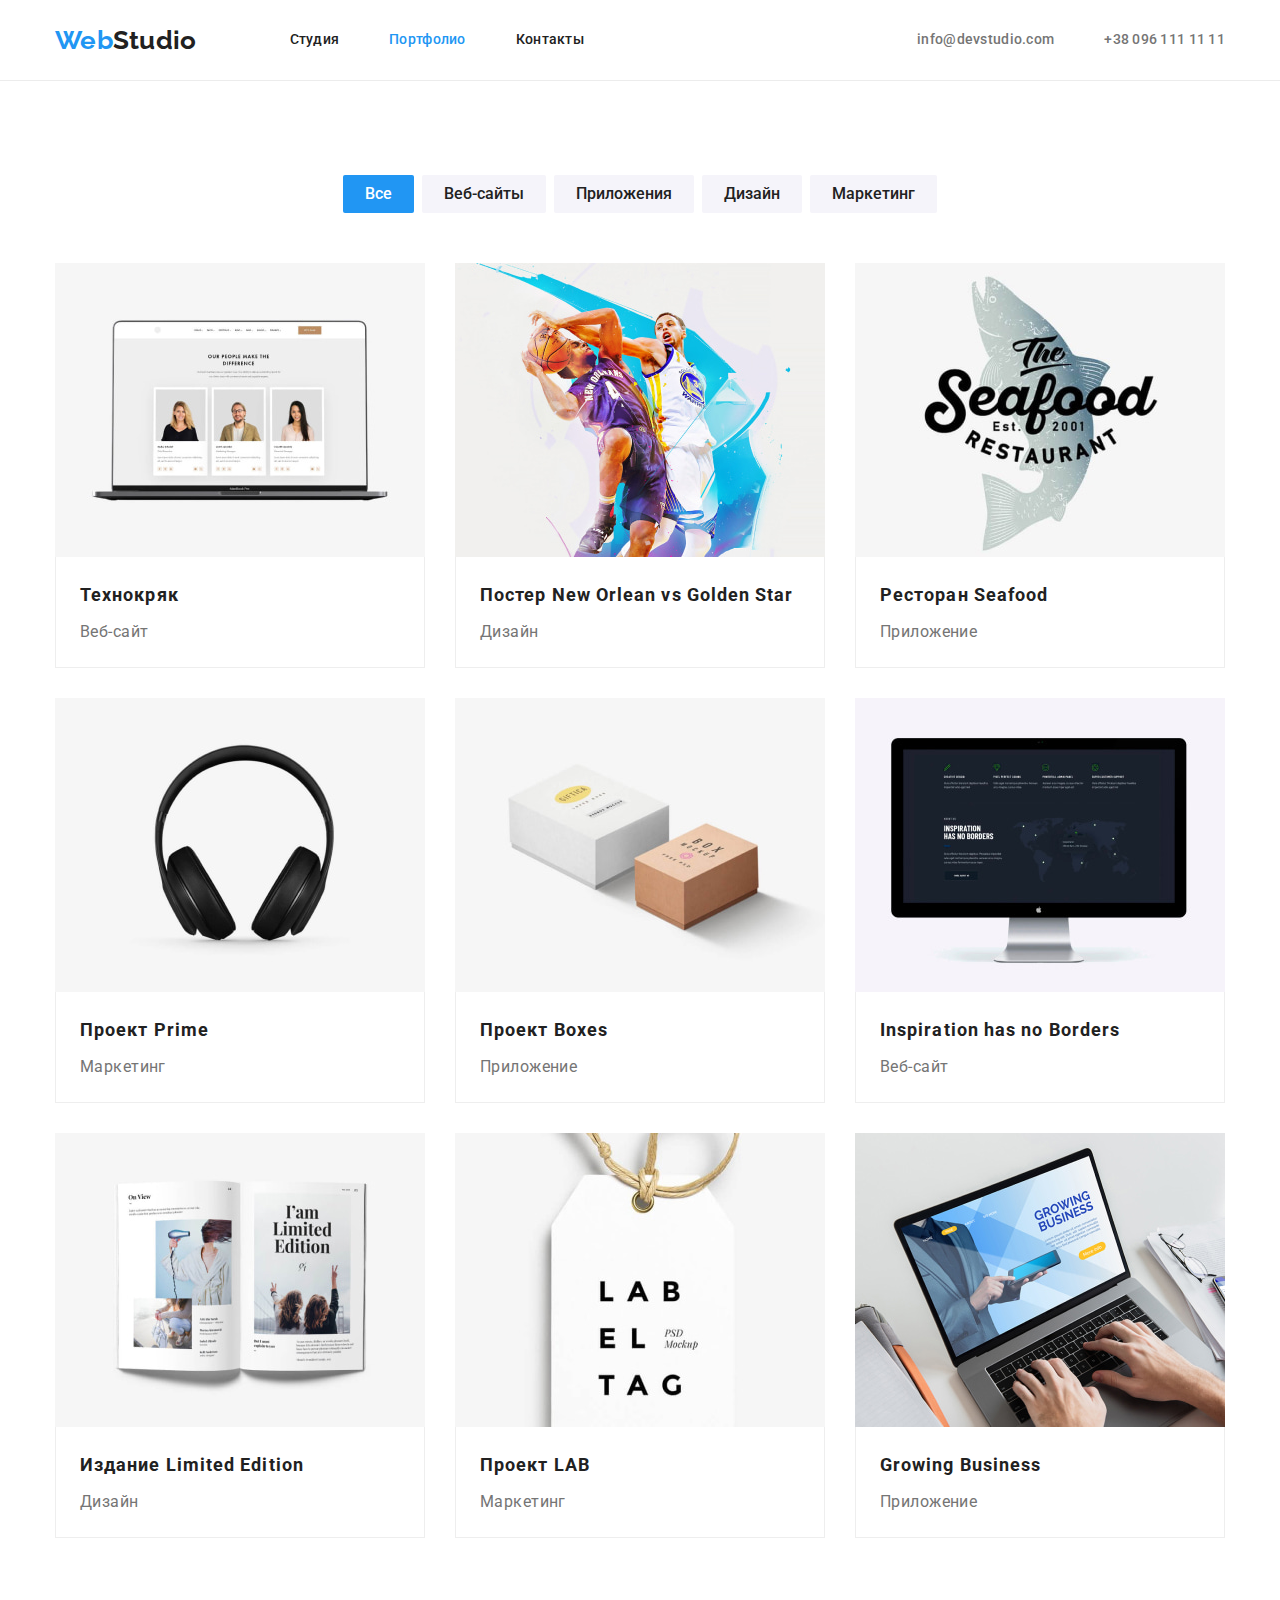
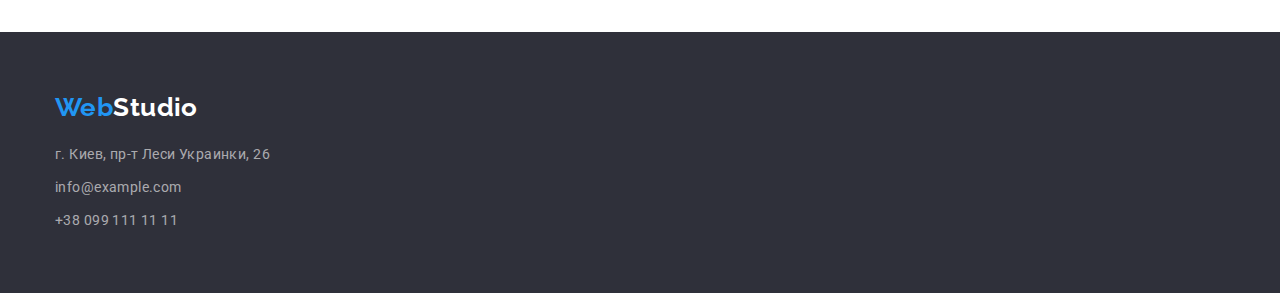
==== commit 9f297c56: "add_visual_hidden" ====
--- a/portfolio.html
+++ b/portfolio.html
@@ -40,7 +40,7 @@
       <section class="section site-allwork">
         <div class="container">
           <!-- Невыдимый заголовок этой секции -->
-          <h1 hidden class="title">Все нааши работы</h1>
+          <h1 class="title visually-hidden">Все нааши работы</h1>
           <ul class="filter-menu list">
             <li class="item"><button class="filter-button-prm" type="button">Все</button></li>
             <li class="item">
--- a/css/styles.css
+++ b/css/styles.css
@@ -17,6 +17,13 @@
   --text-color-active: #2196f3;
   --black-color: #212121;
   --white-color: #ffffff;
+  --border-color: #EEEEEE;
+  --boreder-header-color: #ECECEC;
+  --baner-color: #2f303a;
+  
+
+  /* Flex margin */
+  --set-margin: 30px;
   
 }
 
@@ -52,6 +59,7 @@
 .section{
   padding: 94px 0px;
 }
+
 .section-title{
   margin-top: 0px;
   margin-bottom: 50px;
@@ -62,6 +70,19 @@
   text-align: center;
 }
 
+.visually-hidden {
+  position: absolute;
+  width: 1px;
+  height: 1px;
+  margin: -1px;
+  border: 0;
+  padding: 0;
+  white-space: nowrap;
+  clip-path: inset(100%);
+  clip: rect(0 0 0 0);
+  overflow: hidden;
+}
+
 
 
 /* END Загальні стилі для всього документа */
@@ -87,7 +108,7 @@
   font-weight: 500;
   line-height: 1.14;
   letter-spacing: 0.02em;
-  border-bottom: solid 1px #ECECEC;
+  border-bottom: solid 1px var(--boreder-header-color);
 }
 .main-nav{
   display: flex;
@@ -136,13 +157,14 @@
 /* Section baner */
 .banner{
   padding: 200px 0px;
-  background-color: #2f303a;
+  background-color: var(--baner-color);
   text-align: center;
 }
 .banner .title {
-  margin-top: 0px;
+  margin: 0 auto;
+  max-width: 696px;
   margin-bottom: 40px;
-  color: #ffffff;
+  color: var(--white-color);
   font-weight: 900;
   font-size: 44px;
   line-height: 1.36;
@@ -152,6 +174,9 @@
 }
 
 .banner .btn {
+  padding: 10px 32px;
+  border: none;
+  border-radius: 4px;
   font-weight: 700;
   font-size: 16px;
   line-height: 1.88;
@@ -169,14 +194,19 @@
 }
 .site-about-flex{
   display: flex;
+  flex-wrap: wrap;
+  margin-left: calc(-1 * var(--set-margin));
+  margin-top: calc(-1 * var(--set-margin));
 }
 .site-about-flex > .item{
-  width: 270px;
-  margin-right: 30px;
-}
-.site-about-flex>.item:nth-of-type(4n){
+  /* width: 270px; */
+  flex-basis: calc(100% / 4 - var(--set-margin));
+  margin-left: var(--set-margin);
+  margin-top: var(--set-margin);
+}
+/* .site-about-flex>.item:nth-of-type(4n){
   margin-right: 0px;
-}
+} */
 
 .site-about .section-subtitle {
   margin-top: 0px;
@@ -198,16 +228,20 @@
 }
 .site-work-flex{
   display: flex;
-  margin: -15px;
-}
-.site-work-flex .item{
-  margin: 15px;
+  flex-wrap: wrap;
+  margin-left: calc(-1 * var(--set-margin));
+  margin-top: calc(-1 * var(--set-margin));
+}
+.site-work-flex > .item{
+  flex-basis: calc(100% / 3 - var(--set-margin));
+  margin-left: var(--set-margin);
+  margin-top: var(--set-margin);
 }
 /* Section site-work END*/
 
 /* Section our comand */
 .site-command {
-  background-color: #F5F4FA;
+  background-color: var(--bg-color-secondary);
   text-align: center;
 }
 .site-command .image{
@@ -216,13 +250,19 @@
 .site-command .text-block{
   padding-top: 30px;
   padding-bottom: 30px;
+  padding-left: 30px;
+  padding-right: 30px;
 }
 .site-comand-flex{
   display: flex;
-}
-.site-comand-flex .item{
-  width: 270px;
-  margin-right: 30px;
+  flex-wrap: wrap;
+  margin-left: calc(-1 * var(--set-margin));
+  margin-top: calc(-1 * var(--set-margin));
+}
+.site-comand-flex > .item{
+  flex-basis: calc(100% / 4 - var(--set-margin));
+  margin-left: var(--set-margin);
+  margin-top: var(--set-margin);
 }
 .site-comand-flex .item:nth-of-type(4n){
   margin-right: 0px;
@@ -233,11 +273,10 @@
   font-weight: 500;
   line-height: 1.18;
   font-size: 16px;
-  
+  margin-bottom: 10px;
 }
 
 .site-command .text{
-  margin-top: 10px;
   font-size: 16px;
   line-height: 1.19;
 }
@@ -254,6 +293,9 @@
   margin-left: 8px;
 }
 .filter-button-prm {
+  padding: 6px 22px;
+  border: none;
+  border-radius: 2px;
   font-weight: 500;
   font-size: 16px;
   line-height: 1.63;
@@ -265,6 +307,9 @@
 }
 
 .filter-button-sec{
+  padding: 6px 22px;
+  border: none;
+  border-radius: 2px;;
   font-weight: 500;
   font-size: 16px;
   line-height: 1.63;
@@ -285,28 +330,28 @@
 .flex-container{
   display: flex;
   flex-wrap: wrap;
+  margin-left: calc(-1 * var(--set-margin));
+  margin-top: calc(-1 * var(--set-margin));
 }
 .flex-container .item{
-  width: calc(100% - 60px) / 3;
-}
-.flex-container .item:not(:nth-of-type(3n)){
-  margin-right: 30px;
-}
-.flex-container .item:not(:nth-last-child(-n+3)){
-  margin-bottom: 30px;
-}
+  flex-basis: calc(100% / 3 - var(--set-margin));
+  margin-left: var(--set-margin);
+  margin-top: var(--set-margin);
+}
+
 .flex-container .image{
   display: block;
 }
 
 .site-project{
   padding: 20px 24px;
-  border-left: solid 1px #EEEEEE;
-  border-right: solid 1px #EEEEEE;
-  border-bottom: solid 1px #EEEEEE;
+  border-left: solid 1px var(--border-color);
+  border-right: solid 1px var(--border-color);
+  border-bottom: solid 1px var(--border-color);
 }
 
 .site-project-title {
+  margin-bottom: 4px;
   color: var(--text-color-secondary);
   font-weight: 700;
   font-size: 18px;
@@ -315,7 +360,6 @@
 }
 
 .site-project-text {
-  margin-top: 4px;
   font-size: 16px;
   line-height: 1.88;
 }
@@ -323,7 +367,11 @@
 /* footer */
 .site-footer {
   padding: 60px 0px;
-  background-color: #2f303a;
+  background-color: var(--baner-color);
+}
+.site-footer .logo{
+  margin-bottom: 20px;
+  display: block;
 }
 
 .logo-white {
@@ -331,11 +379,13 @@
 }
 
 .footer-contact{
-  margin-top: 20px;
   font-style: inherit;
 }
 .footer-contact .item{
   margin-bottom: 9px;
+}
+.footer-contact .item:last-child {
+  margin-bottom: 0px;
 }
 
 .footer-contact-link {
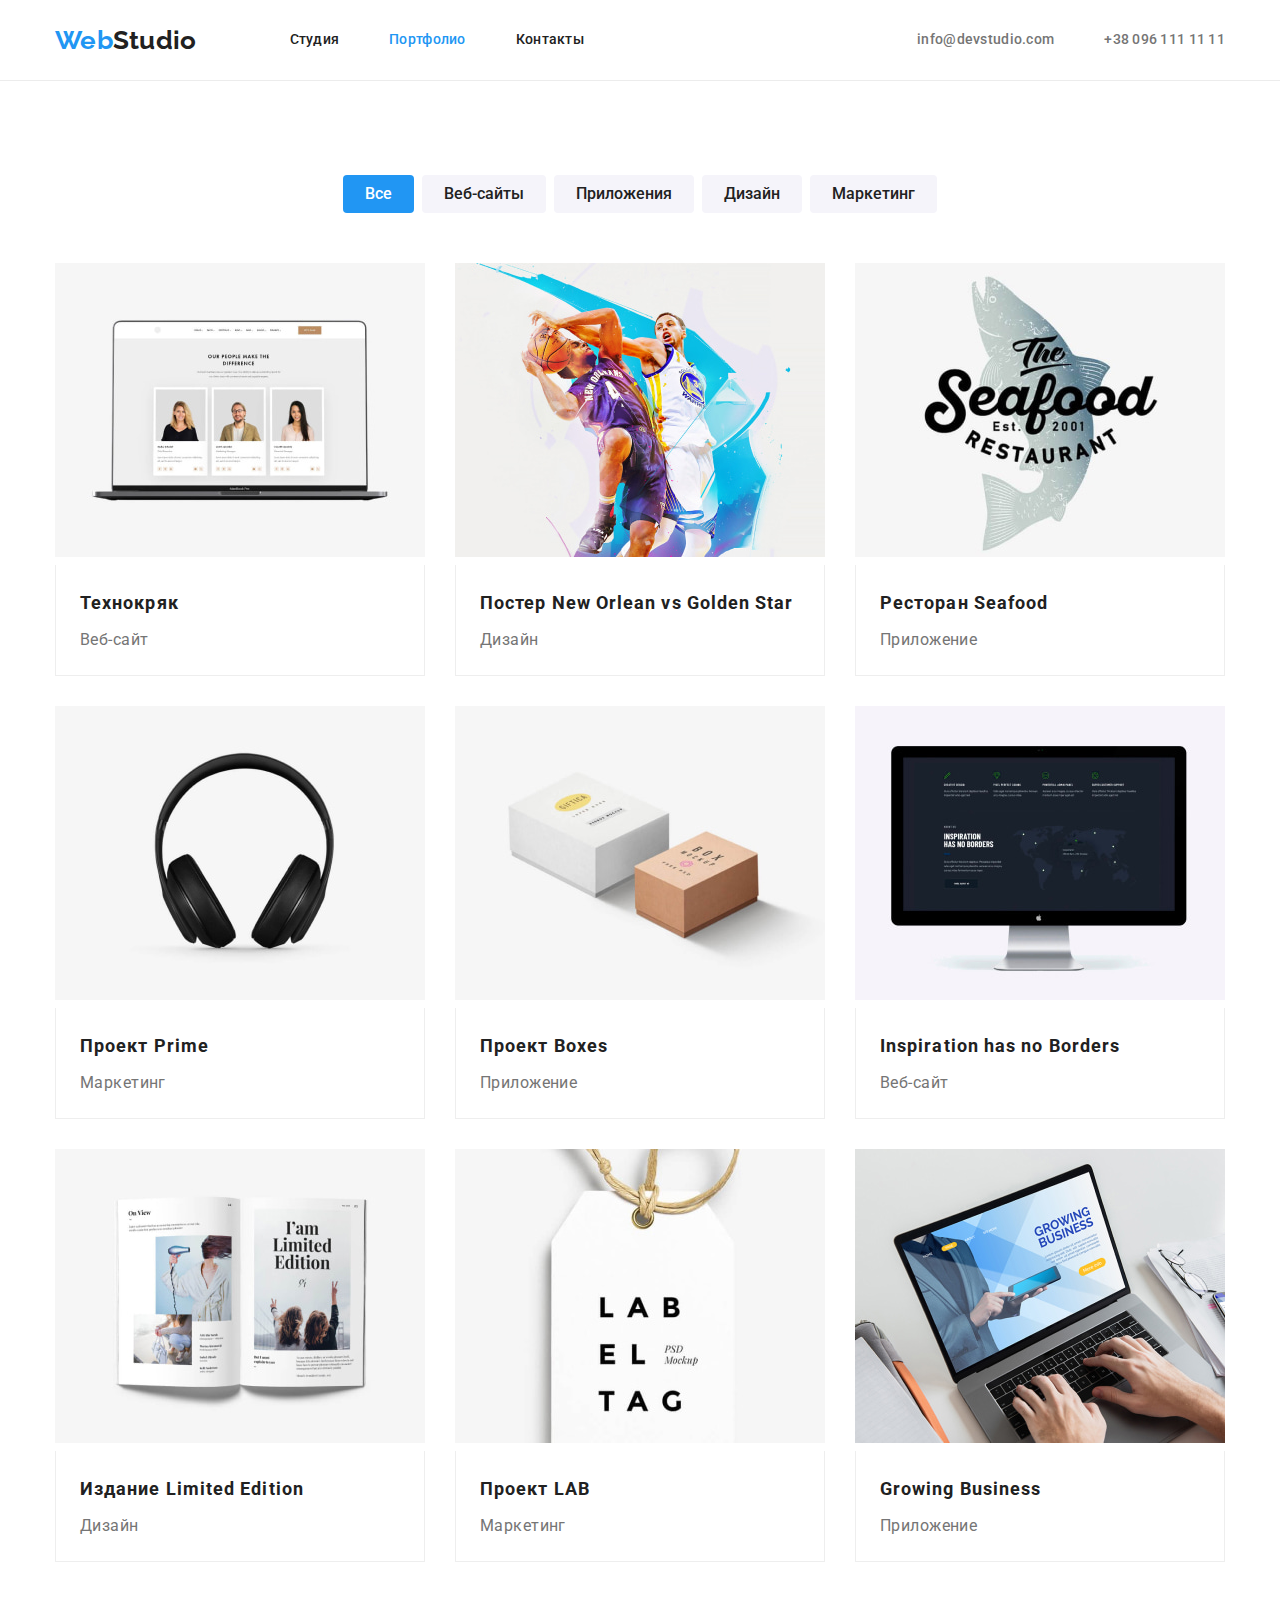
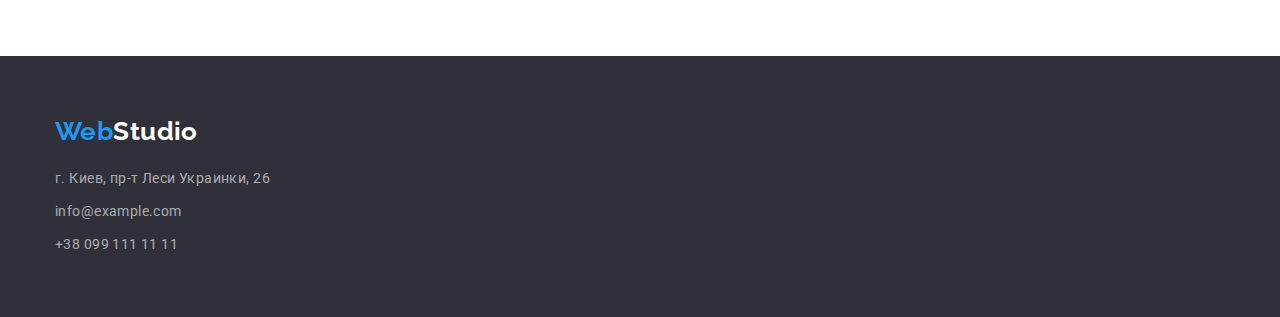
==== commit 014d2936: "change_07_july" ====
--- a/portfolio.html
+++ b/portfolio.html
@@ -54,8 +54,8 @@
               <button class="filter-button-sec" type="button">Маркетинг</button>
             </li>
           </ul>
-          <ul class="flex-container list">
-            <li class="item">
+          <ul class="card-set list">
+            <li class="card-item allwork-item">
               <a class="link" href="#">
                 <img
                   class="image"
@@ -69,7 +69,7 @@
                 </div>
               </a>
             </li>
-            <li class="item">
+            <li class="card-item allwork-item">
               <a class="link" href="#">
                 <img
                   class="image"
@@ -83,7 +83,7 @@
                 </div>
               </a>
             </li>
-            <li class="item">
+            <li class="card-item allwork-item">
               <a class="link" href="#">
                 <img
                   class="image"
@@ -97,7 +97,7 @@
                 </div>
               </a>
             </li>
-            <li class="item">
+            <li class="card-item allwork-item">
               <a class="link" href="#">
                 <img
                   class="image"
@@ -111,7 +111,7 @@
                 </div>
               </a>
             </li>
-            <li class="item">
+            <li class="card-item allwork-item">
               <a class="link" href="#">
                 <img
                   class="image"
@@ -125,7 +125,7 @@
                 </div>
               </a>
             </li>
-            <li class="item">
+            <li class="card-item allwork-item">
               <a class="link" href="#">
                 <img
                   class="image"
@@ -139,7 +139,7 @@
                 </div>
               </a>
             </li>
-            <li class="item">
+            <li class="card-item allwork-item">
               <a class="link" href="#">
                 <img
                   class="image"
@@ -153,7 +153,7 @@
                 </div>
               </a>
             </li>
-            <li class="item">
+            <li class="card-item allwork-item">
               <a class="link" href="#">
                 <img
                   class="image"
@@ -167,7 +167,7 @@
                 </div>
               </a>
             </li>
-            <li class="item">
+            <li class="card-item allwork-item">
               <a class="link" href="#">
                 <img
                   class="image"
--- a/css/styles.css
+++ b/css/styles.css
@@ -83,6 +83,20 @@
   overflow: hidden;
 }
 
+/* Flex start */
+.card-set {
+  display: flex;
+  flex-wrap: wrap;
+  margin-left: calc(-1 * var(--set-margin));
+  margin-top: calc(-1 * var(--set-margin));
+}
+
+.card-item {
+  /* width: 270px; */
+  margin-left: var(--set-margin);
+  margin-top: var(--set-margin);
+}
+/* Flex end */
 
 
 /* END Загальні стилі для всього документа */
@@ -192,18 +206,10 @@
 .site-about{
   padding-bottom: 0px;
 }
-.site-about-flex{
-  display: flex;
-  flex-wrap: wrap;
-  margin-left: calc(-1 * var(--set-margin));
-  margin-top: calc(-1 * var(--set-margin));
-}
-.site-about-flex > .item{
-  /* width: 270px; */
+.site-about-item{
   flex-basis: calc(100% / 4 - var(--set-margin));
-  margin-left: var(--set-margin);
-  margin-top: var(--set-margin);
-}
+}
+
 /* .site-about-flex>.item:nth-of-type(4n){
   margin-right: 0px;
 } */
@@ -226,16 +232,9 @@
 .site-work .image{
   display: block;
 }
-.site-work-flex{
-  display: flex;
-  flex-wrap: wrap;
-  margin-left: calc(-1 * var(--set-margin));
-  margin-top: calc(-1 * var(--set-margin));
-}
-.site-work-flex > .item{
+
+.site-work-item{
   flex-basis: calc(100% / 3 - var(--set-margin));
-  margin-left: var(--set-margin);
-  margin-top: var(--set-margin);
 }
 /* Section site-work END*/
 
@@ -253,19 +252,9 @@
   padding-left: 30px;
   padding-right: 30px;
 }
-.site-comand-flex{
-  display: flex;
-  flex-wrap: wrap;
-  margin-left: calc(-1 * var(--set-margin));
-  margin-top: calc(-1 * var(--set-margin));
-}
-.site-comand-flex > .item{
+
+.site-command-item{
   flex-basis: calc(100% / 4 - var(--set-margin));
-  margin-left: var(--set-margin);
-  margin-top: var(--set-margin);
-}
-.site-comand-flex .item:nth-of-type(4n){
-  margin-right: 0px;
 }
 
 .site-command .comand-name{
@@ -295,7 +284,7 @@
 .filter-button-prm {
   padding: 6px 22px;
   border: none;
-  border-radius: 2px;
+  border-radius: 4px;
   font-weight: 500;
   font-size: 16px;
   line-height: 1.63;
@@ -309,7 +298,7 @@
 .filter-button-sec{
   padding: 6px 22px;
   border: none;
-  border-radius: 2px;;
+  border-radius: 4px;;
   font-weight: 500;
   font-size: 16px;
   line-height: 1.63;
@@ -327,16 +316,9 @@
 }
 
 /* Section project on PORTFOLIO */
-.flex-container{
-  display: flex;
-  flex-wrap: wrap;
-  margin-left: calc(-1 * var(--set-margin));
-  margin-top: calc(-1 * var(--set-margin));
-}
-.flex-container .item{
+
+.allwork-item{
   flex-basis: calc(100% / 3 - var(--set-margin));
-  margin-left: var(--set-margin);
-  margin-top: var(--set-margin);
 }
 
 .flex-container .image{
